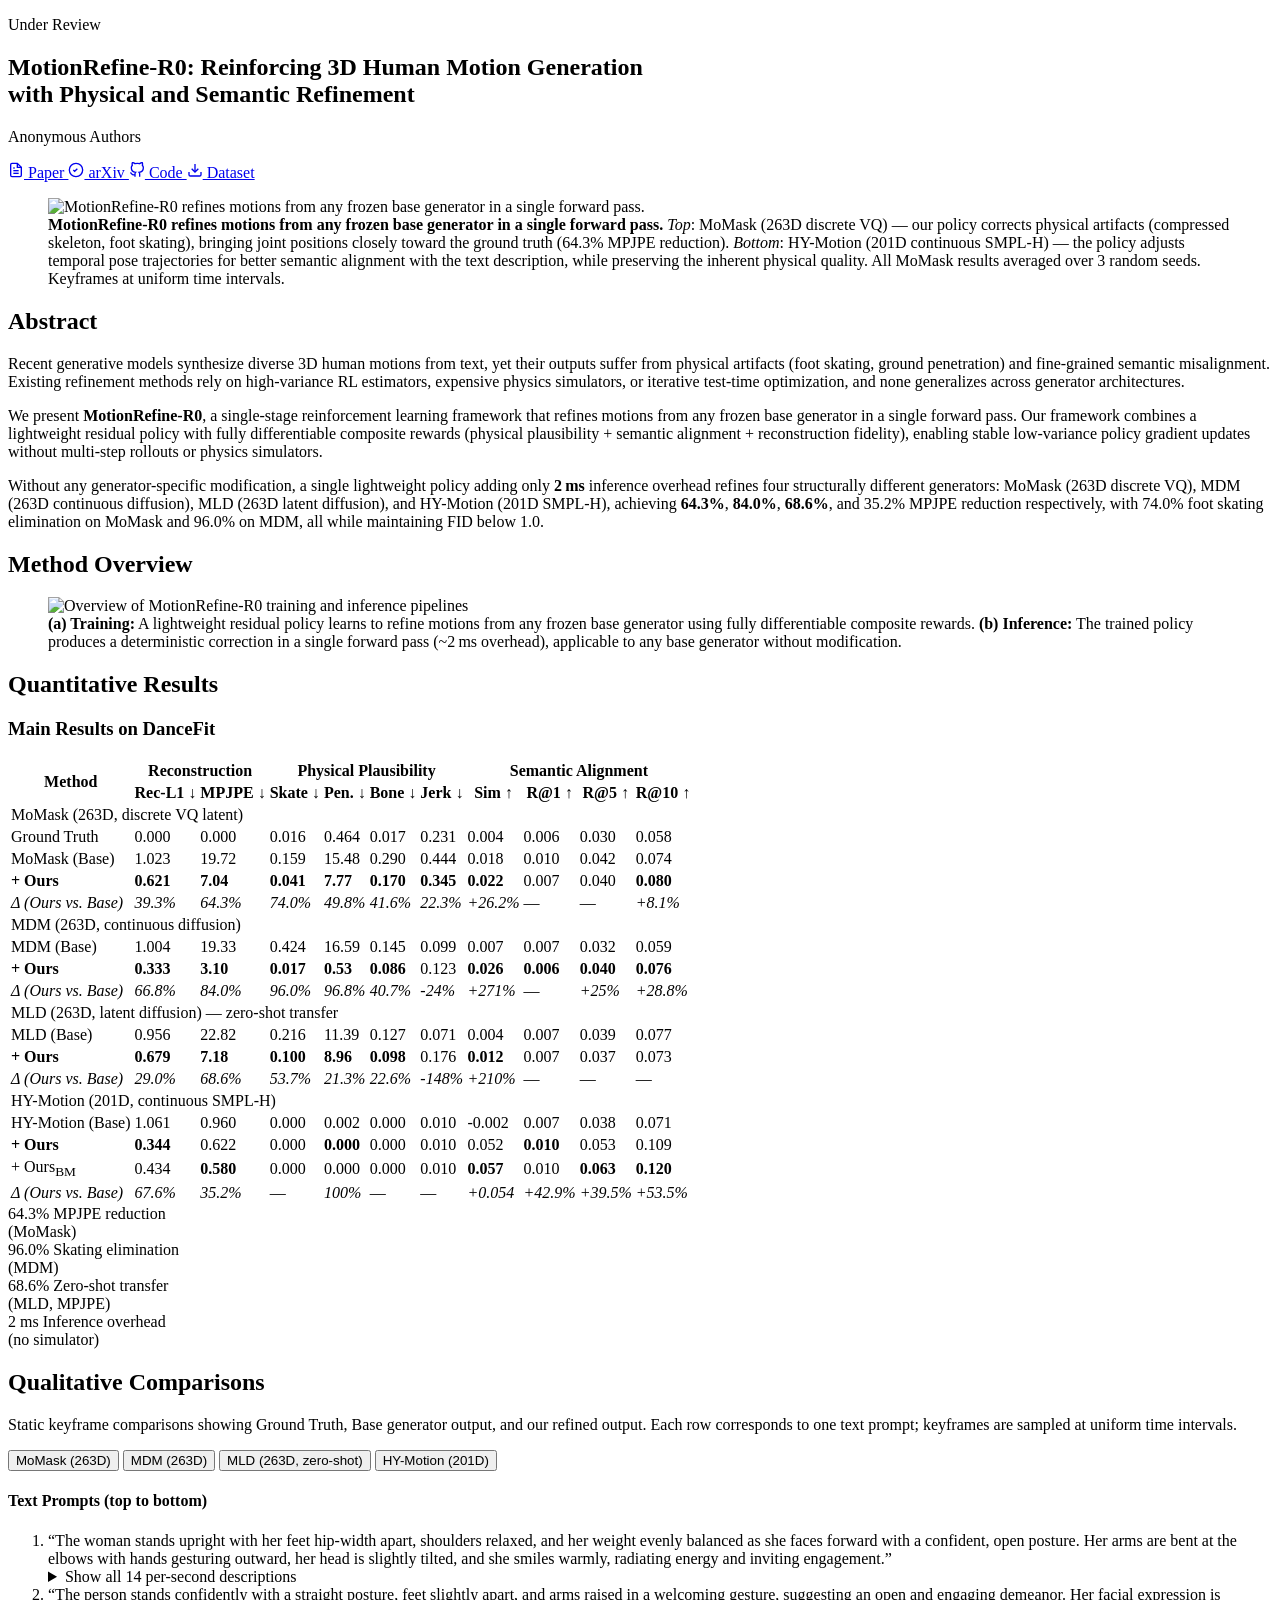
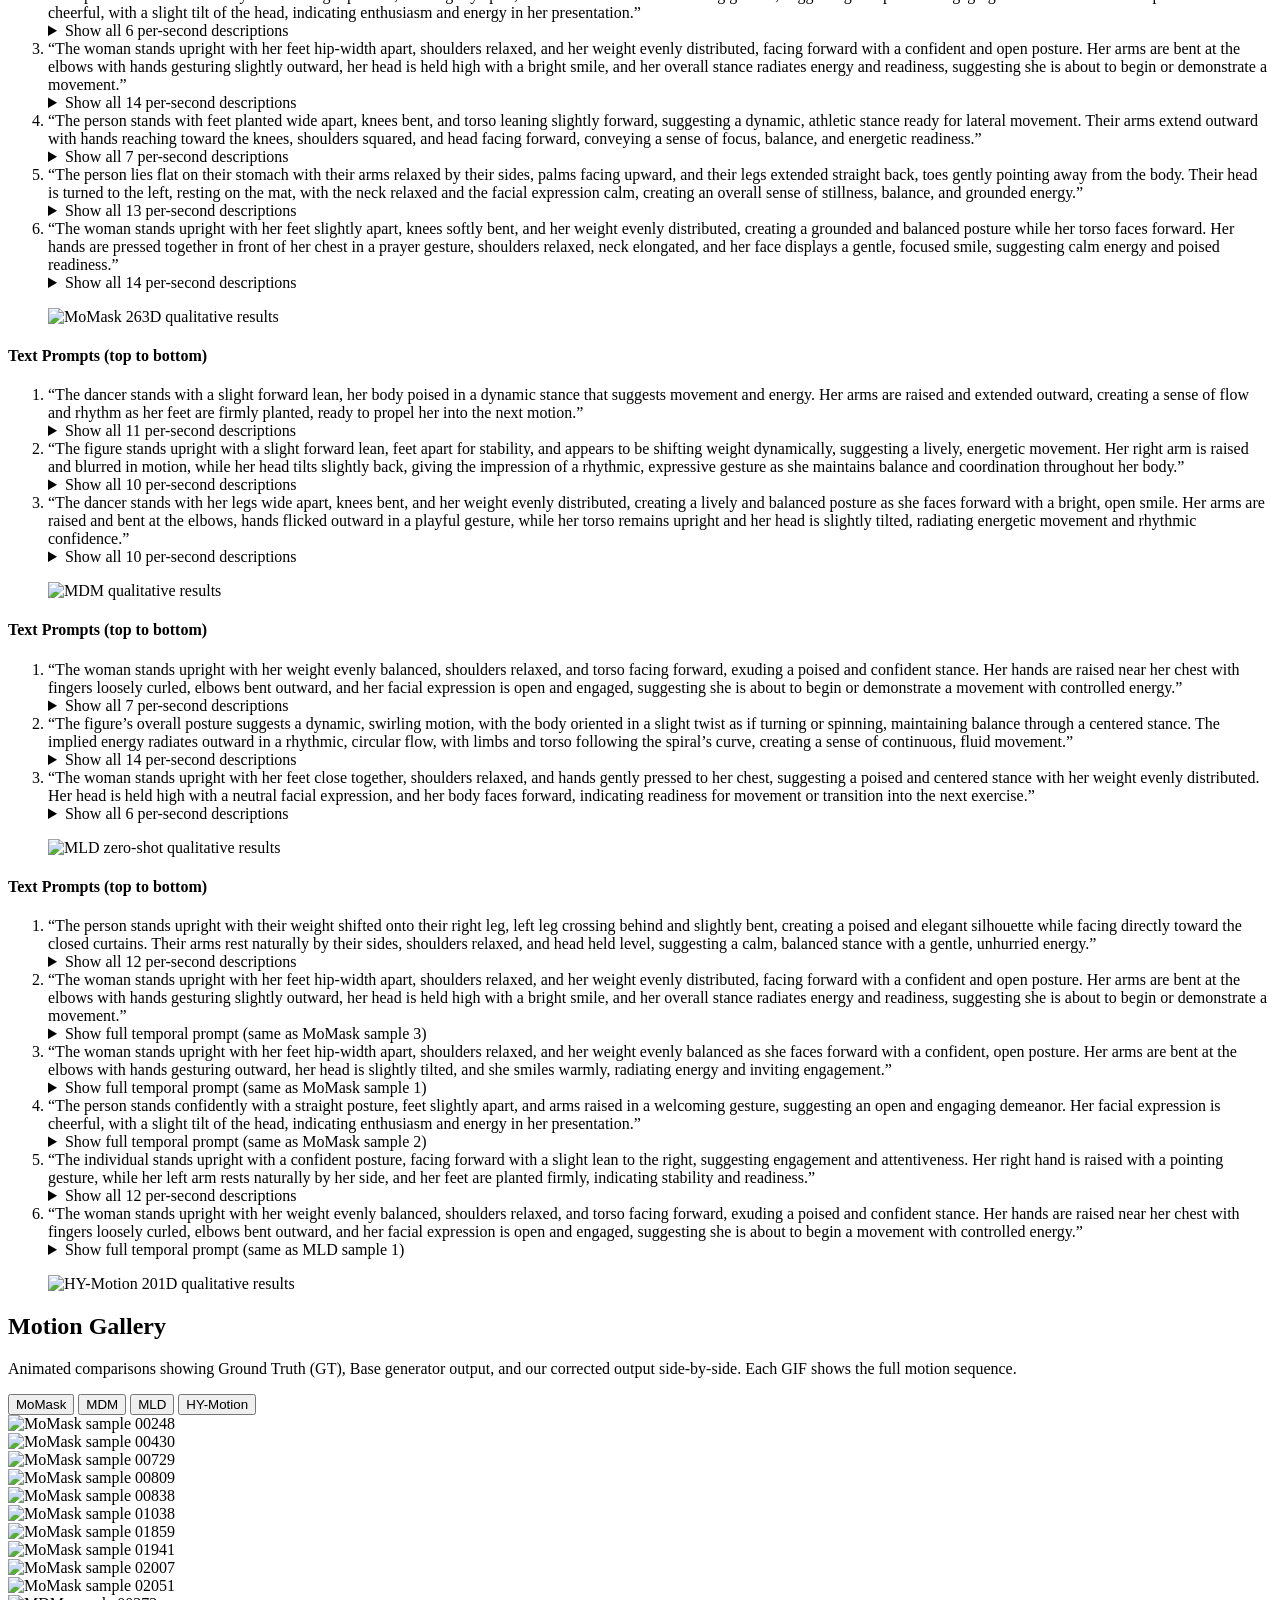
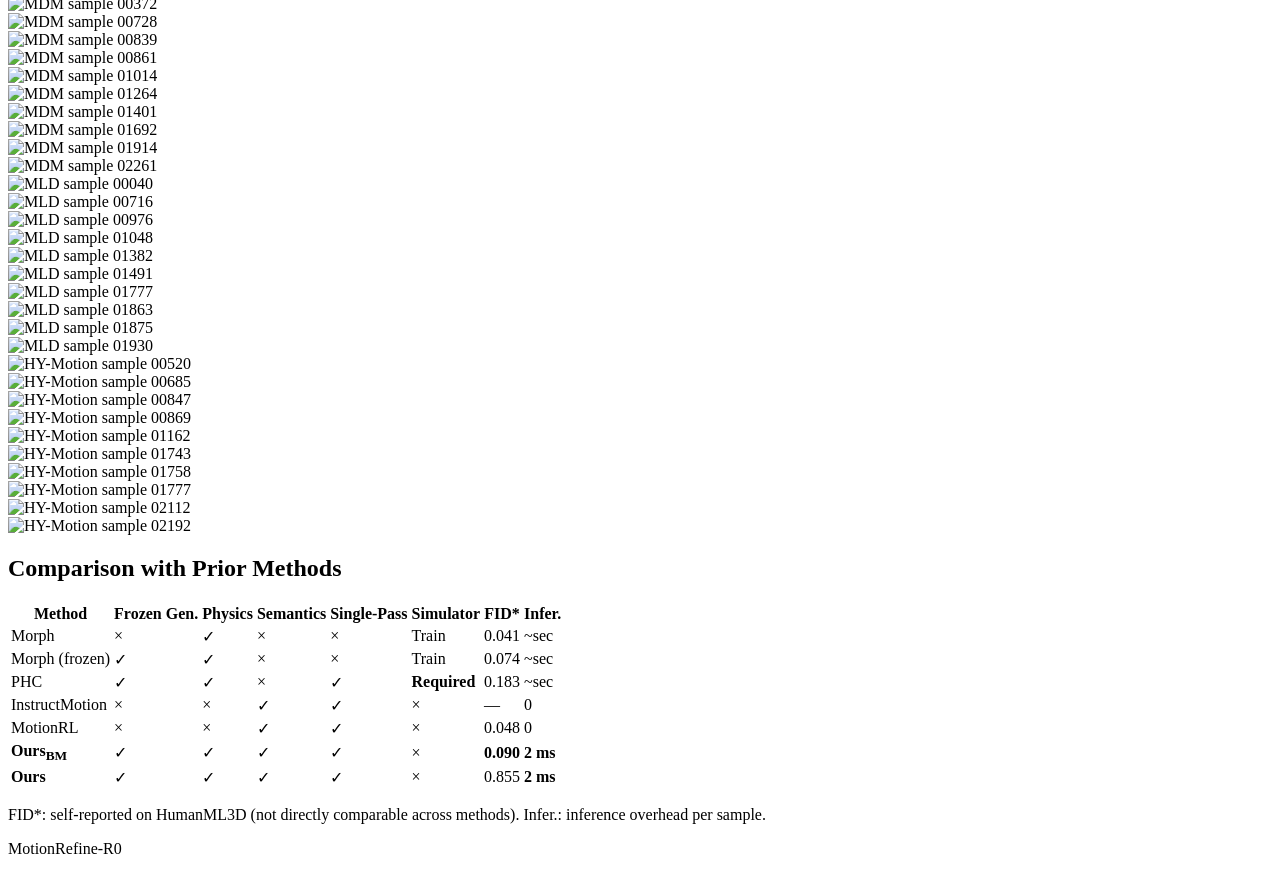
==== motionrefine-r0-website/index.html @ b2fdfd08 "update web" ====
<!DOCTYPE html>
<html lang="en">
<head>
  <meta charset="UTF-8">
  <meta name="viewport" content="width=device-width, initial-scale=1.0">
  <title>MotionRefine-R0: Reinforcing 3D Human Motion Generation with Physical and Semantic Refinement</title>
  <link rel="stylesheet" href="static/css/style.css">
  <link rel="preconnect" href="https://fonts.googleapis.com">
  <link rel="preconnect" href="https://fonts.gstatic.com" crossorigin>
  <link href="https://fonts.googleapis.com/css2?family=Inter:wght@300;400;500;600;700&family=JetBrains+Mono:wght@400;500&display=swap" rel="stylesheet">
  <script src="https://cdn.jsdelivr.net/npm/mathjax@3/es5/tex-mml-chtml.js" async></script>
</head>
<body>

<!-- ============ HERO ============ -->
<section id="hero">
  <div class="container">
    <p class="venue">Under Review</p>
    <h1 class="paper-title">MotionRefine-R0: Reinforcing 3D Human Motion Generation<br>with Physical and Semantic Refinement</h1>
    <p class="authors">Anonymous Authors</p>
    <div class="hero-links">
      <a href="#" class="btn btn-primary">
        <svg width="16" height="16" viewBox="0 0 24 24" fill="none" stroke="currentColor" stroke-width="2"><path d="M14 2H6a2 2 0 0 0-2 2v16a2 2 0 0 0 2 2h12a2 2 0 0 0 2-2V8z"/><polyline points="14 2 14 8 20 8"/><line x1="16" y1="13" x2="8" y2="13"/><line x1="16" y1="17" x2="8" y2="17"/><polyline points="10 9 9 9 8 9"/></svg>
        Paper
      </a>
      <a href="#" class="btn btn-outline">
        <svg width="16" height="16" viewBox="0 0 24 24" fill="none" stroke="currentColor" stroke-width="2"><circle cx="12" cy="12" r="10"/><path d="M8 12l2 2 4-4"/></svg>
        arXiv
      </a>
      <a href="#" class="btn btn-outline">
        <svg width="16" height="16" viewBox="0 0 24 24" fill="none" stroke="currentColor" stroke-width="2"><path d="M9 19c-5 1.5-5-2.5-7-3m14 6v-3.87a3.37 3.37 0 0 0-.94-2.61c3.14-.35 6.44-1.54 6.44-7A5.44 5.44 0 0 0 20 4.77 5.07 5.07 0 0 0 19.91 1S18.73.65 16 2.48a13.38 13.38 0 0 0-7 0C6.27.65 5.09 1 5.09 1A5.07 5.07 0 0 0 5 4.77a5.44 5.44 0 0 0-1.5 3.78c0 5.42 3.3 6.61 6.44 7A3.37 3.37 0 0 0 9 18.13V22"/></svg>
        Code
      </a>
      <a href="#" class="btn btn-outline">
        <svg width="16" height="16" viewBox="0 0 24 24" fill="none" stroke="currentColor" stroke-width="2"><path d="M21 15v4a2 2 0 0 1-2 2H5a2 2 0 0 1-2-2v-4"/><polyline points="7 10 12 15 17 10"/><line x1="12" y1="15" x2="12" y2="3"/></svg>
        Dataset
      </a>
    </div>
  </div>
</section>

<!-- ============ TEASER ============ -->
<section id="teaser">
  <div class="container">
    <figure class="teaser-figure">
      <img src="static/images/teaser.png" alt="MotionRefine-R0 refines motions from any frozen base generator in a single forward pass." loading="lazy">
      <figcaption>
        <strong>MotionRefine-R0 refines motions from any frozen base generator in a single forward pass.</strong>
        <em>Top</em>: MoMask (263D discrete VQ) &mdash; our policy corrects physical artifacts (compressed skeleton, foot skating), bringing joint positions closely toward the ground truth (64.3% MPJPE reduction).
        <em>Bottom</em>: HY-Motion (201D continuous SMPL-H) &mdash; the policy adjusts temporal pose trajectories for better semantic alignment with the text description, while preserving the inherent physical quality.
        All MoMask results averaged over 3 random seeds. Keyframes at uniform time intervals.
      </figcaption>
    </figure>
  </div>
</section>

<!-- ============ ABSTRACT ============ -->
<section id="abstract">
  <div class="container">
    <h2>Abstract</h2>
    <div class="abstract-text">
      <p>
        Recent generative models synthesize diverse 3D human motions from text, yet their outputs suffer from physical artifacts (foot skating, ground penetration) and fine-grained semantic misalignment.
        Existing refinement methods rely on high-variance RL estimators, expensive physics simulators, or iterative test-time optimization, and none generalizes across generator architectures.
      </p>
      <p>
        We present <strong>MotionRefine-R0</strong>, a single-stage reinforcement learning framework that refines motions from any frozen base generator in a single forward pass.
        Our framework combines a lightweight residual policy with fully differentiable composite rewards (physical plausibility + semantic alignment + reconstruction fidelity), enabling stable low-variance policy gradient updates without multi-step rollouts or physics simulators.
      </p>
      <p>
        Without any generator-specific modification, a single lightweight policy adding only <strong>2&thinsp;ms</strong> inference overhead refines four structurally different generators: MoMask (263D discrete VQ), MDM (263D continuous diffusion), MLD (263D latent diffusion), and HY-Motion (201D SMPL-H), achieving <strong>64.3%</strong>, <strong>84.0%</strong>, <strong>68.6%</strong>, and 35.2% MPJPE reduction respectively, with 74.0% foot skating elimination on MoMask and 96.0% on MDM, all while maintaining FID below 1.0.
      </p>
    </div>
  </div>
</section>

<!-- ============ METHOD ============ -->
<section id="method">
  <div class="container">
    <h2>Method Overview</h2>
    <figure class="pipeline-figure">
      <img src="static/images/figure.png" alt="Overview of MotionRefine-R0 training and inference pipelines" loading="lazy">
      <figcaption>
        <strong>(a) Training:</strong> A lightweight residual policy learns to refine motions from any frozen base generator using fully differentiable composite rewards.
        <strong>(b) Inference:</strong> The trained policy produces a deterministic correction in a single forward pass (~2&thinsp;ms overhead), applicable to any base generator without modification.
      </figcaption>
    </figure>
  </div>
</section>

<!-- ============ RESULTS ============ -->
<section id="results">
  <div class="container">
    <h2>Quantitative Results</h2>

    <h3>Main Results on DanceFit</h3>
    <div class="table-wrapper">
      <table class="results-table">
        <thead>
          <tr>
            <th rowspan="2">Method</th>
            <th colspan="2">Reconstruction</th>
            <th colspan="4">Physical Plausibility</th>
            <th colspan="4">Semantic Alignment</th>
          </tr>
          <tr>
            <th>Rec-L1 &darr;</th>
            <th>MPJPE &darr;</th>
            <th>Skate &darr;</th>
            <th>Pen. &darr;</th>
            <th>Bone &darr;</th>
            <th>Jerk &darr;</th>
            <th>Sim &uarr;</th>
            <th>R@1 &uarr;</th>
            <th>R@5 &uarr;</th>
            <th>R@10 &uarr;</th>
          </tr>
        </thead>
        <tbody>
          <!-- MoMask -->
          <tr class="generator-header"><td colspan="11">MoMask (263D, discrete VQ latent)</td></tr>
          <tr>
            <td>Ground Truth</td>
            <td>0.000</td><td>0.000</td><td>0.016</td><td>0.464</td><td>0.017</td><td>0.231</td><td>0.004</td><td>0.006</td><td>0.030</td><td>0.058</td>
          </tr>
          <tr>
            <td>MoMask (Base)</td>
            <td>1.023</td><td>19.72</td><td>0.159</td><td>15.48</td><td>0.290</td><td>0.444</td><td>0.018</td><td>0.010</td><td>0.042</td><td>0.074</td>
          </tr>
          <tr class="highlight-row">
            <td><strong>+ Ours</strong></td>
            <td><strong>0.621</strong></td><td><strong>7.04</strong></td><td><strong>0.041</strong></td><td><strong>7.77</strong></td><td><strong>0.170</strong></td><td><strong>0.345</strong></td><td><strong>0.022</strong></td><td>0.007</td><td>0.040</td><td><strong>0.080</strong></td>
          </tr>
          <tr class="delta-row">
            <td><em>&Delta; (Ours vs. Base)</em></td>
            <td><em>39.3%</em></td><td><em>64.3%</em></td><td><em>74.0%</em></td><td><em>49.8%</em></td><td><em>41.6%</em></td><td><em>22.3%</em></td><td><em>+26.2%</em></td><td>&mdash;</td><td>&mdash;</td><td><em>+8.1%</em></td>
          </tr>
          <!-- MDM -->
          <tr class="generator-header"><td colspan="11">MDM (263D, continuous diffusion)</td></tr>
          <tr>
            <td>MDM (Base)</td>
            <td>1.004</td><td>19.33</td><td>0.424</td><td>16.59</td><td>0.145</td><td>0.099</td><td>0.007</td><td>0.007</td><td>0.032</td><td>0.059</td>
          </tr>
          <tr class="highlight-row">
            <td><strong>+ Ours</strong></td>
            <td><strong>0.333</strong></td><td><strong>3.10</strong></td><td><strong>0.017</strong></td><td><strong>0.53</strong></td><td><strong>0.086</strong></td><td>0.123</td><td><strong>0.026</strong></td><td><strong>0.006</strong></td><td><strong>0.040</strong></td><td><strong>0.076</strong></td>
          </tr>
          <tr class="delta-row">
            <td><em>&Delta; (Ours vs. Base)</em></td>
            <td><em>66.8%</em></td><td><em>84.0%</em></td><td><em>96.0%</em></td><td><em>96.8%</em></td><td><em>40.7%</em></td><td><em>-24%</em></td><td><em>+271%</em></td><td>&mdash;</td><td><em>+25%</em></td><td><em>+28.8%</em></td>
          </tr>
          <!-- MLD -->
          <tr class="generator-header"><td colspan="11">MLD (263D, latent diffusion) &mdash; zero-shot transfer</td></tr>
          <tr>
            <td>MLD (Base)</td>
            <td>0.956</td><td>22.82</td><td>0.216</td><td>11.39</td><td>0.127</td><td>0.071</td><td>0.004</td><td>0.007</td><td>0.039</td><td>0.077</td>
          </tr>
          <tr class="highlight-row">
            <td><strong>+ Ours</strong></td>
            <td><strong>0.679</strong></td><td><strong>7.18</strong></td><td><strong>0.100</strong></td><td><strong>8.96</strong></td><td><strong>0.098</strong></td><td>0.176</td><td><strong>0.012</strong></td><td>0.007</td><td>0.037</td><td>0.073</td>
          </tr>
          <tr class="delta-row">
            <td><em>&Delta; (Ours vs. Base)</em></td>
            <td><em>29.0%</em></td><td><em>68.6%</em></td><td><em>53.7%</em></td><td><em>21.3%</em></td><td><em>22.6%</em></td><td><em>-148%</em></td><td><em>+210%</em></td><td>&mdash;</td><td>&mdash;</td><td>&mdash;</td>
          </tr>
          <!-- HY-Motion -->
          <tr class="generator-header"><td colspan="11">HY-Motion (201D, continuous SMPL-H)</td></tr>
          <tr>
            <td>HY-Motion (Base)</td>
            <td>1.061</td><td>0.960</td><td>0.000</td><td>0.002</td><td>0.000</td><td>0.010</td><td>-0.002</td><td>0.007</td><td>0.038</td><td>0.071</td>
          </tr>
          <tr class="highlight-row">
            <td><strong>+ Ours</strong></td>
            <td><strong>0.344</strong></td><td>0.622</td><td>0.000</td><td><strong>0.000</strong></td><td>0.000</td><td>0.010</td><td>0.052</td><td><strong>0.010</strong></td><td>0.053</td><td>0.109</td>
          </tr>
          <tr>
            <td>+ Ours<sub>BM</sub></td>
            <td>0.434</td><td><strong>0.580</strong></td><td>0.000</td><td>0.000</td><td>0.000</td><td>0.010</td><td><strong>0.057</strong></td><td>0.010</td><td><strong>0.063</strong></td><td><strong>0.120</strong></td>
          </tr>
          <tr class="delta-row">
            <td><em>&Delta; (Ours vs. Base)</em></td>
            <td><em>67.6%</em></td><td><em>35.2%</em></td><td>&mdash;</td><td><em>100%</em></td><td>&mdash;</td><td>&mdash;</td><td><em>+0.054</em></td><td><em>+42.9%</em></td><td><em>+39.5%</em></td><td><em>+53.5%</em></td>
          </tr>
        </tbody>
      </table>
    </div>

    <div class="results-highlights">
      <div class="highlight-card">
        <span class="highlight-number">64.3%</span>
        <span class="highlight-label">MPJPE reduction<br>(MoMask)</span>
      </div>
      <div class="highlight-card">
        <span class="highlight-number">96.0%</span>
        <span class="highlight-label">Skating elimination<br>(MDM)</span>
      </div>
      <div class="highlight-card">
        <span class="highlight-number">68.6%</span>
        <span class="highlight-label">Zero-shot transfer<br>(MLD, MPJPE)</span>
      </div>
      <div class="highlight-card">
        <span class="highlight-number">2 ms</span>
        <span class="highlight-label">Inference overhead<br>(no simulator)</span>
      </div>
    </div>
  </div>
</section>

<!-- ============ QUALITATIVE ============ -->
<section id="qualitative">
  <div class="container">
    <h2>Qualitative Comparisons</h2>
    <p class="section-desc">Static keyframe comparisons showing Ground Truth, Base generator output, and our refined output. Each row corresponds to one text prompt; keyframes are sampled at uniform time intervals.</p>

    <div class="tabs" data-tab-group="qualitative">
      <button class="tab-btn active" data-tab="momask-263d">MoMask (263D)</button>
      <button class="tab-btn" data-tab="mdm">MDM (263D)</button>
      <button class="tab-btn" data-tab="mld">MLD (263D, zero-shot)</button>
      <button class="tab-btn" data-tab="hymotion-201d">HY-Motion (201D)</button>
    </div>

    <div class="tab-panels" data-tab-group="qualitative">
      <div class="tab-panel active" data-panel="momask-263d">
        <div class="prompt-list">
          <h4>Text Prompts (top to bottom)</h4>
          <ol>
            <li>
              <div class="prompt-head">&ldquo;The woman stands upright with her feet hip-width apart, shoulders relaxed, and her weight evenly balanced as she faces forward with a confident, open posture. Her arms are bent at the elbows with hands gesturing outward, her head is slightly tilted, and she smiles warmly, radiating energy and inviting engagement.&rdquo;</div>
              <details class="prompt-expand"><summary>Show all 14 per-second descriptions</summary><div class="prompt-seconds">
                <p><span class="sec-label">t=1s</span> The woman stands upright with her feet planted firmly on the ground, shoulders relaxed and squared, and her weight evenly distributed, giving her a balanced and confident posture. Her hands are clasped together at chest height, elbows bent and close to her body, while her head is slightly tilted forward and she smiles gently, radiating calm energy and poised readiness.</p>
                <p><span class="sec-label">t=2s</span> The woman stands upright with her weight evenly distributed, shoulders relaxed, and her torso facing forward, exuding a calm and confident presence. Her hands are gently clasped at chest level, elbows bent close to her body, while her feet are placed hip-width apart, giving her a balanced and composed stance.</p>
                <p><span class="sec-label">t=3s</span> The woman stands upright with her weight evenly distributed, shoulders relaxed, and her torso facing forward, exuding a sense of calm readiness and balance. Her hands are gently clasped at her midsection, elbows bent and close to her body, while her feet are planted hip-width apart, giving her a poised and inviting presence.</p>
                <p><span class="sec-label">t=4s</span> The woman stands upright with her weight evenly distributed, shoulders relaxed, and her torso facing forward, exuding a sense of calm balance and confidence. Her hands are gently clasped at her waist, elbows bent, while her feet are planted hip-width apart, and her facial expression is open and inviting, suggesting a poised and welcoming energy.</p>
                <p><span class="sec-label">t=5s</span> The woman stands upright with her weight evenly distributed, shoulders relaxed, and her torso facing forward, exuding a confident and open posture. Her right arm is bent at the elbow with her hand forming a thumbs-up gesture near her chest, while her left arm hangs naturally by her side, and her facial expression is friendly and engaged, suggesting a welcoming and positive energy.</p>
                <p><span class="sec-label">t=6s</span> The woman stands upright with her weight evenly distributed, her torso facing forward and her posture confident, while her head is slightly tilted and her facial expression is open and engaging, with her neck elongated. Her right arm is bent at the elbow with her hand raised in a gentle pointing gesture, her left arm relaxed by her side, and her feet are planted firmly on the ground, giving her a balanced, energetic stance that conveys readiness and enthusiasm.</p>
                <p><span class="sec-label">t=7s</span> The woman stands upright with her weight evenly distributed, shoulders relaxed, and torso facing forward, exuding a confident and balanced posture. Her right arm is bent at the elbow with her hand raised in a gentle thumbs-up gesture, while her left arm rests naturally by her side, and her facial expression is open and engaging, suggesting a welcoming and energetic presence.</p>
                <p><span class="sec-label">t=8s</span> The woman stands upright with her weight evenly distributed, her torso facing forward and her posture confident, while her head is slightly tilted and her facial expression is focused and engaged. Her right hand is raised with fingers forming a gesture near her chest, her left arm relaxed by her side, and her legs are straight with feet planted firmly, giving her stance a sense of stability and poised energy.</p>
                <p><span class="sec-label">t=9s</span> The woman stands upright with her weight evenly distributed, her torso facing forward and her posture relaxed yet attentive, while her head is slightly tilted and her facial expression is calm and engaged, with her neck elongated. Her right arm is bent at the elbow with her hand gesturing upward in a gentle, open motion, while her left arm rests by her side, her hips and feet remain parallel and grounded, and her overall stance conveys a poised, steady energy with a subtle sense of invitation and rhythm.</p>
                <p><span class="sec-label">t=10s</span> The woman stands upright with her weight evenly distributed, shoulders relaxed, and her torso facing forward, while her head is slightly tilted and her facial expression is open and engaged, suggesting attentiveness and confidence. Her hands are gently clasped at her waist, elbows bent close to her body, and her feet are planted hip-width apart, conveying a sense of stability, calm energy, and poised readiness.</p>
                <p><span class="sec-label">t=11s</span> The woman stands upright with her feet hip-width apart, shoulders relaxed, and her weight evenly distributed, suggesting a poised and balanced stance. Her hands are gently clasped at her midsection, elbows bent, while her head is held high with a calm, focused facial expression, indicating a composed and attentive energy.</p>
                <p><span class="sec-label">t=12s</span> The woman stands upright with her weight evenly distributed, shoulders relaxed, and her torso facing forward, exuding a sense of poised balance and calm confidence. Her hands are gently clasped at her midsection, elbows bent close to her body, while her head is slightly tilted and she smiles warmly, radiating approachable energy and steady composure.</p>
                <p><span class="sec-label">t=13s</span> The woman stands upright with her weight evenly balanced, shoulders relaxed, and torso facing forward, while her head is slightly tilted and her facial expression is open and engaging, suggesting attentiveness and confidence. Her arms are bent at the elbows with both hands raised in front of her chest, palms facing inward and fingers loosely extended, while her feet are planted hip-width apart, giving her a poised and energetic stance that conveys readiness and enthusiasm.</p>
              </div></details>
            </li>
            <li>
              <div class="prompt-head">&ldquo;The person stands confidently with a straight posture, feet slightly apart, and arms raised in a welcoming gesture, suggesting an open and engaging demeanor. Her facial expression is cheerful, with a slight tilt of the head, indicating enthusiasm and energy in her presentation.&rdquo;</div>
              <details class="prompt-expand"><summary>Show all 6 per-second descriptions</summary><div class="prompt-seconds">
                <p><span class="sec-label">t=1s</span> The individual stands upright with a centered posture, feet firmly planted on the ground, and hands clasped together in front of the chest, suggesting a calm and composed stance. Her head is slightly tilted forward with a gentle smile, indicating a relaxed and confident demeanor.</p>
                <p><span class="sec-label">t=2s</span> The individual stands upright with a centered posture, feet firmly planted, and hands clasped in front, suggesting a calm and composed demeanor. Her head is slightly tilted forward, with a focused expression, indicating attentiveness and readiness for action.</p>
                <p><span class="sec-label">t=3s</span> The individual stands confidently with a slight forward lean, suggesting an eagerness to engage with the audience. Her arms are raised in an inviting gesture, while her facial expression radiates enthusiasm, creating a dynamic and energetic presence.</p>
                <p><span class="sec-label">t=4s</span> The individual stands upright with a confident posture, feet firmly planted, and shoulders relaxed, suggesting a stable and balanced stance. Her hands are gently clasped in front of her, with a slight forward tilt of the head and a warm smile, conveying an inviting and engaging presence.</p>
                <p><span class="sec-label">t=5s</span> The individual stands confidently with a straight posture, feet firmly planted, and a slight forward lean, suggesting readiness and engagement. Her right hand is raised with a thumbs-up gesture, while her left arm rests naturally by her side, conveying a sense of approval and encouragement.</p>
              </div></details>
            </li>
            <li>
              <div class="prompt-head">&ldquo;The woman stands upright with her feet hip-width apart, shoulders relaxed, and her weight evenly distributed, facing forward with a confident and open posture. Her arms are bent at the elbows with hands gesturing slightly outward, her head is held high with a bright smile, and her overall stance radiates energy and readiness, suggesting she is about to begin or demonstrate a movement.&rdquo;</div>
              <details class="prompt-expand"><summary>Show all 14 per-second descriptions</summary><div class="prompt-seconds">
                <p><span class="sec-label">t=1s</span> The woman stands upright with her feet planted firmly on the ground, her weight evenly distributed and her body facing forward in a balanced, confident stance. Her hands are clasped together at chest height, shoulders relaxed, and her head is slightly tilted with a gentle smile, conveying a calm and welcoming energy.</p>
                <p><span class="sec-label">t=2s</span> The woman stands upright with her feet close together, shoulders relaxed, and her weight evenly balanced, facing forward with a confident and open posture. Her hands are gently clasped at chest level, elbows bent and close to her body, while her head is held high with a slight smile, projecting calm energy and poised attentiveness.</p>
                <p><span class="sec-label">t=3s&ndash;4s</span> The woman stands upright with her weight evenly distributed, shoulders relaxed, and her torso facing forward, exuding a confident and welcoming presence. Her hands are gently clasped at her midsection or waist, elbows bent, while her feet are planted hip-width apart, giving her a balanced and approachable stance.</p>
                <p><span class="sec-label">t=5s&ndash;8s</span> The woman stands upright with her weight evenly distributed, her torso facing forward and her posture confident. She transitions through gestures &mdash; a thumbs-up, a gentle pointing motion, a pinching gesture &mdash; while her left arm rests naturally by her side. Her feet remain planted firmly for stability and poised energy.</p>
                <p><span class="sec-label">t=9s&ndash;13s</span> The woman maintains her upright stance with arms transitioning to clasped hands at waist/chest level, then to both hands raised at chest level with palms inward and fingers loosely extended, conveying readiness and a welcoming stance throughout.</p>
              </div></details>
            </li>
            <li>
              <div class="prompt-head">&ldquo;The person stands with feet planted wide apart, knees bent, and torso leaning slightly forward, suggesting a dynamic, athletic stance ready for lateral movement. Their arms extend outward with hands reaching toward the knees, shoulders squared, and head facing forward, conveying a sense of focus, balance, and energetic readiness.&rdquo;</div>
              <details class="prompt-expand"><summary>Show all 7 per-second descriptions</summary><div class="prompt-seconds">
                <p><span class="sec-label">t=1s</span> The person stands with feet wide apart, knees bent, and leans forward at the hips, creating a dynamic, athletic posture that suggests readiness for movement. Their arms extend downward, hands reaching toward the floor, while the torso tilts forward and the head faces down, conveying a sense of focused energy and controlled balance.</p>
                <p><span class="sec-label">t=2s</span> The figure stands upright with a slight forward lean, maintaining a strong, balanced stance as the torso twists gently to one side, suggesting dynamic engagement and readiness for movement. The left arm is bent and raised with a dumbbell near the shoulder, while the right arm extends downward.</p>
                <p><span class="sec-label">t=3s</span> The person stands tall with their weight shifted slightly to one leg, torso upright and facing forward, while their left arm is extended straight overhead holding a dumbbell, creating a sense of upward reach and dynamic energy.</p>
                <p><span class="sec-label">t=4s</span> The figure stands upright with a confident posture, weight balanced evenly on both feet. The right arm is bent with the hand holding a dumbbell near the shoulder, the left arm rests on the hip, shoulders squared, conveying a poised and energetic stance ready for movement.</p>
                <p><span class="sec-label">t=5s</span> The figure stands with feet planted wide apart, knees slightly bent, and torso leaning subtly forward, creating a dynamic and balanced posture. Both arms are bent at the elbows with hands positioned near the hips.</p>
                <p><span class="sec-label">t=6s</span> The figure stands with feet wide apart, knees bent, and leans deeply to one side, creating a dynamic diagonal line from the shoulders down to the opposite foot while gripping a weight in one hand.</p>
              </div></details>
            </li>
            <li>
              <div class="prompt-head">&ldquo;The person lies flat on their stomach with their arms relaxed by their sides, palms facing upward, and their legs extended straight back, toes gently pointing away from the body. Their head is turned to the left, resting on the mat, with the neck relaxed and the facial expression calm, creating an overall sense of stillness, balance, and grounded energy.&rdquo;</div>
              <details class="prompt-expand"><summary>Show all 13 per-second descriptions</summary><div class="prompt-seconds">
                <p><span class="sec-label">t=1s&ndash;4s</span> The person lies face down on the mat with body fully extended, arms relaxed at sides, palms facing upward, head gently turned to one side. The posture transitions subtly &mdash; the cheek rests on the mat, creating a sense of stillness and grounded energy with minimal movement.</p>
                <p><span class="sec-label">t=5s&ndash;6s</span> The woman lies prone with her body elongated, legs extended straight back. Her torso is slightly lifted as elbows are bent tightly at her sides, palms pressing into the mat, creating a gentle arch in her upper back (Cobra-like preparation).</p>
                <p><span class="sec-label">t=7s</span> The woman&rsquo;s body forms a straight line from shoulders to knees, with arms extended and hands pressed firmly into the mat in a modified plank position. Her hips are slightly lowered and knees hover just above the mat.</p>
                <p><span class="sec-label">t=8s&ndash;10s</span> The person transitions to all fours &mdash; knees beneath hips, arms extended forward, back slightly rounded. The right knee lifts and moves inward, suggesting a controlled, flowing motion with gentle energy and rhythmic coordination.</p>
                <p><span class="sec-label">t=11s&ndash;12s</span> The person moves through tabletop and extended child&rsquo;s pose: hips resting back toward heels, torso extended forward, arms reaching out with palms pressing into the mat. The head is lowered between the arms, neck relaxed, suggesting calm, grounded energy with a sense of lengthening and release.</p>
              </div></details>
            </li>
            <li>
              <div class="prompt-head">&ldquo;The woman stands upright with her feet slightly apart, knees softly bent, and her weight evenly distributed, creating a grounded and balanced posture while her torso faces forward. Her hands are pressed together in front of her chest in a prayer gesture, shoulders relaxed, neck elongated, and her face displays a gentle, focused smile, suggesting calm energy and poised readiness.&rdquo;</div>
              <details class="prompt-expand"><summary>Show all 14 per-second descriptions</summary><div class="prompt-seconds">
                <p><span class="sec-label">t=1s&ndash;4s</span> The woman stands upright with feet planted firmly, weight evenly distributed, prayer-like hands clasped at chest height. She transitions through subtle expressions &mdash; bright smiles, calm composure &mdash; while maintaining poised readiness and balanced energy.</p>
                <p><span class="sec-label">t=5s&ndash;8s</span> Hands move from clasped at midsection to gently at chest level, elbows bent. Head tilts slightly, facial expressions shift between focused engagement and friendly openness, maintaining a calm, balanced stance throughout.</p>
                <p><span class="sec-label">t=9s&ndash;10s</span> Arms transition: elbows bent, hands lifted near shoulder height, fingers relaxed. Head tilts slightly back with an open, inviting expression. The stance radiates energetic anticipation and rhythmic motion, suggesting she is about to begin dynamic movement.</p>
                <p><span class="sec-label">t=11s&ndash;13s</span> The woman maintains her upright, balanced stance with knees slightly bent and weight distributed evenly. Her arms raise with elbows bent and hands open at chest level, fingers spread, conveying a lively, engaged energy as she prepares to transition into movement. Head slightly tilted back with a broad smile, fists playfully clenched, suggesting rhythmic enthusiasm.</p>
              </div></details>
            </li>
          </ol>
        </div>
        <figure>
          <img src="static/images/qualitative_263d.png" alt="MoMask 263D qualitative results" loading="lazy">
        </figure>
      </div>
      <div class="tab-panel" data-panel="mdm">
        <div class="prompt-list">
          <h4>Text Prompts (top to bottom)</h4>
          <ol>
            <li>
              <div class="prompt-head">&ldquo;The dancer stands with a slight forward lean, her body poised in a dynamic stance that suggests movement and energy. Her arms are raised and extended outward, creating a sense of flow and rhythm as her feet are firmly planted, ready to propel her into the next motion.&rdquo;</div>
              <details class="prompt-expand"><summary>Show all 11 per-second descriptions</summary><div class="prompt-seconds">
                <p><span class="sec-label">t=1s</span> The dancer stands with a confident posture, slightly leaning to one side, which creates a dynamic balance that suggests movement and energy. Her head is tilted slightly, with an expressive facial expression that conveys emotion, while her arms are positioned in a way that enhances the sense of rhythm and flow in her stance.</p>
                <p><span class="sec-label">t=2s</span> The dancer&rsquo;s posture is dynamic, with a slight lean to the left that suggests a powerful twist in the upper body, while the right arm is raised, creating a sense of upward motion. Her legs are positioned wide apart, with the left foot forward, indicating a strong foundation.</p>
                <p><span class="sec-label">t=3s</span> The dancer stands confidently with a slight lean to the left, her body poised in a dynamic yet relaxed posture that suggests a playful energy. Her right arm is raised in an expressive gesture while her left hand rests on her hip.</p>
                <p><span class="sec-label">t=4s</span> The dancer leans slightly forward, her body poised in a dynamic twist that suggests a playful energy as she engages with the space around her. Her left arm extends outward while her right hand rests on her hip.</p>
                <p><span class="sec-label">t=5s</span> The figure stands confidently with a slight lean to the left, exuding a sense of playful energy as she points towards the viewer with a bright smile. Her right foot is firmly planted while her left leg is slightly bent, creating a dynamic balance.</p>
                <p><span class="sec-label">t=6s&ndash;7s</span> The dancer&rsquo;s body leans slightly to the left, creating dynamic tension. Arms extend outward or gesture playfully near her face, emphasizing flow and rhythm while legs remain firmly planted.</p>
                <p><span class="sec-label">t=8s</span> The figure stands confidently with a slight lean to one side, exuding poise and balance. Her head is tilted slightly, showcasing a playful expression, while her arms are positioned gracefully, enhancing the fluidity of her stance.</p>
                <p><span class="sec-label">t=9s</span> The dancer&rsquo;s posture is dynamic, with a slight forward lean that suggests an energetic upward motion, while her arms are raised near her face, conveying excitement. Her feet are firmly planted, with a slight bend in her knees.</p>
                <p><span class="sec-label">t=10s</span> The dancer stands with a confident posture, slightly leaning forward as her left arm is raised and her right arm is bent at the elbow, creating a dynamic contrast. Her legs are positioned with the left foot forward, suggesting a playful energy as she shifts her weight.</p>
              </div></details>
            </li>
            <li>
              <div class="prompt-head">&ldquo;The figure stands upright with a slight forward lean, feet apart for stability, and appears to be shifting weight dynamically, suggesting a lively, energetic movement. Her right arm is raised and blurred in motion, while her head tilts slightly back, giving the impression of a rhythmic, expressive gesture as she maintains balance and coordination throughout her body.&rdquo;</div>
              <details class="prompt-expand"><summary>Show all 10 per-second descriptions</summary><div class="prompt-seconds">
                <p><span class="sec-label">t=1s</span> The figure stands upright with a slight forward lean, feet close together, and knees bent, suggesting a springy, energetic jump or bounce, while the torso twists subtly to the left. The head tilts back with hair flying upward, the right arm bends and lifts toward the head, and the left arm swings outward.</p>
                <p><span class="sec-label">t=2s</span> The figure stands upright with a slight forward lean, feet planted apart for stability, and her body angled slightly to the right. Her arms are raised and hands are clapped together in front of her face, with her head tilted slightly forward and hair swinging outward, conveying a burst of energetic motion.</p>
                <p><span class="sec-label">t=3s</span> The dancer stands upright with her weight shifted slightly to one side, her torso angled forward and her head turned to follow the sweeping motion of her arms, which are extended outward in a dynamic, mid-swing gesture.</p>
                <p><span class="sec-label">t=4s</span> The dancer&rsquo;s overall posture is lively and dynamic, with her torso leaning forward and her knees bent, creating a playful, bouncing stance that suggests she is in mid-motion, shifting her weight from side to side while maintaining balance.</p>
                <p><span class="sec-label">t=5s&ndash;6s</span> Both dancers stand upright with torsos slightly angled and weight balanced on one leg, while the other leg kicks outward in a lively motion, creating dynamic rhythm. Their arms swing outward with bent elbows, shoulders relaxed.</p>
                <p><span class="sec-label">t=7s</span> Both dancers lean slightly to their left with knees bent, feet apart, and torsos angled, creating a playful, off-balance stance that suggests a swaying motion. Their arms cross in front of their bodies at chest height.</p>
                <p><span class="sec-label">t=8s</span> Both dancers are standing on their left legs with their right legs bent backward at the knee, creating a lively, dynamic posture as their torsos lean slightly forward. Their right arms are extended outward while their left arms are bent.</p>
                <p><span class="sec-label">t=9s</span> Both dancers stand with torsos upright and slightly angled, weight shifted onto one leg. Their arms are bent and hands gesture outward at hip level, suggesting a moment of energetic transition and rhythmic movement to the side.</p>
              </div></details>
            </li>
            <li>
              <div class="prompt-head">&ldquo;The dancer stands with her legs wide apart, knees bent, and her weight evenly distributed, creating a lively and balanced posture as she faces forward with a bright, open smile. Her arms are raised and bent at the elbows, hands flicked outward in a playful gesture, while her torso remains upright and her head is slightly tilted, radiating energetic movement and rhythmic confidence.&rdquo;</div>
              <details class="prompt-expand"><summary>Show all 10 per-second descriptions</summary><div class="prompt-seconds">
                <p><span class="sec-label">t=1s</span> The dancer stands with her weight shifted slightly to one side, knees bent, and feet apart, creating a lively and balanced stance. Her right arm is raised with a pointed finger while her left hand rests on her hip, her head tilted slightly to the left, suggesting a playful and rhythmic motion to the right.</p>
                <p><span class="sec-label">t=2s</span> The dancer stands with her body leaning slightly to her left, knees bent, and feet apart for a playful, grounded stance, while her torso twists gently to the right, creating a dynamic sense of movement. Her left hand rests on her hip and her right arm bends upward with a cheerful gesture.</p>
                <p><span class="sec-label">t=3s</span> The person stands upright with a slight forward lean, her weight shifted onto her right leg while her left leg is lifted and bent, suggesting she is in mid-step. Her arms are raised in front of her with relaxed hands, giving the impression of a light, energetic motion.</p>
                <p><span class="sec-label">t=4s&ndash;5s</span> The dancer stands with weight shifted, torso angled gently, and head tilted with a lively expression. Her arms swing outward in dynamic motion, maintaining rhythmic energy as she creates a sense of continuous side-to-side movement.</p>
                <p><span class="sec-label">t=6s&ndash;7s</span> The dancer shifts weight to her left leg, leaning slightly while her right hip juts outward, creating a dynamic S-curve. Her right arm is bent and raised with a playful gesture near her head, suggesting bursts of energetic movement.</p>
                <p><span class="sec-label">t=8s</span> The dancer stands upright with weight evenly distributed, feet hip-width apart, arms relaxed at sides with hands slightly lifted. Her gentle, confident expression suggests calm yet energetic anticipation for the next movement.</p>
                <p><span class="sec-label">t=9s</span> The dancer stands with her knees bent and feet wide apart, leaning slightly to her left while maintaining a grounded, energetic stance that suggests a playful bounce. Her arms are crossed in front of her chest with hands open, shoulders lifted, and her head tilted to the right with a bright, expressive smile.</p>
              </div></details>
            </li>
          </ol>
        </div>
        <figure>
          <img src="static/images/qualitative_mdm.png" alt="MDM qualitative results" loading="lazy">
        </figure>
      </div>
      <div class="tab-panel" data-panel="mld">
        <div class="prompt-list">
          <h4>Text Prompts (top to bottom)</h4>
          <ol>
            <li>
              <div class="prompt-head">&ldquo;The woman stands upright with her weight evenly balanced, shoulders relaxed, and torso facing forward, exuding a poised and confident stance. Her hands are raised near her chest with fingers loosely curled, elbows bent outward, and her facial expression is open and engaged, suggesting she is about to begin or demonstrate a movement with controlled energy.&rdquo;</div>
              <details class="prompt-expand"><summary>Show all 7 per-second descriptions</summary><div class="prompt-seconds">
                <p><span class="sec-label">t=1s</span> The woman stands upright with her weight evenly distributed, her torso facing forward and her posture open and balanced, while her head is slightly tilted and she smiles brightly, suggesting a welcoming and energetic demeanor. Her arms are raised with both hands mid-clap, shoulders relaxed, and her legs are set hip-width apart with feet firmly planted, conveying a sense of lively motion and rhythmic enthusiasm.</p>
                <p><span class="sec-label">t=2s</span> The woman stands upright with her weight evenly distributed, shoulders relaxed, and her torso facing forward, exuding a sense of balance and calm energy. Her hands are clasped together at chest height, elbows bent and close to her body, while her feet are planted hip-width apart, giving her a poised and approachable stance.</p>
                <p><span class="sec-label">t=3s</span> The woman stands upright with her weight evenly distributed, shoulders relaxed, and her torso facing forward, exuding a calm and confident presence. Her hands are gently clasped together at chest level, elbows bent outward, while her feet are placed hip-width apart and her facial expression is neutral and attentive, suggesting she is about to speak or demonstrate a movement.</p>
                <p><span class="sec-label">t=4s</span> The woman stands upright with her weight evenly distributed, feet hip-width apart, and her torso facing forward, exuding a sense of poised balance and readiness. Her hands are clasped together at chest level, shoulders relaxed, and her head is slightly tilted forward with a gentle smile, conveying calm energy and inviting engagement.</p>
                <p><span class="sec-label">t=5s</span> The woman stands upright with her weight evenly distributed, feet hip-width apart, and her torso facing forward, exuding a sense of poised readiness and balance. Her hands are gently clasped at chest level, shoulders relaxed, and her head is slightly tilted with a soft, confident facial expression, suggesting calm anticipation and controlled energy.</p>
                <p><span class="sec-label">t=6s</span> The woman stands upright with her feet hip-width apart, weight evenly distributed, and her torso facing forward, exuding a sense of poised readiness and balance. Her hands are clasped together at chest height, shoulders relaxed, and her head is slightly tilted with a bright, confident smile, radiating positive energy and anticipation.</p>
              </div></details>
            </li>
            <li>
              <div class="prompt-head">&ldquo;The figure&rsquo;s overall posture suggests a dynamic, swirling motion, with the body oriented in a slight twist as if turning or spinning, maintaining balance through a centered stance. The implied energy radiates outward in a rhythmic, circular flow, with limbs and torso following the spiral&rsquo;s curve, creating a sense of continuous, fluid movement.&rdquo;</div>
              <details class="prompt-expand"><summary>Show all 14 per-second descriptions</summary><div class="prompt-seconds">
                <p><span class="sec-label">t=1s</span> The person stands upright with a strong, balanced posture, facing forward, with their weight evenly distributed and their torso stable. Their right arm is raised overhead holding a dumbbell, while the left arm hangs naturally by their side, indicating a poised, energetic stance with a sense of upward motion and focus.</p>
                <p><span class="sec-label">t=2s</span> The figure stands upright with a slight forward lean, weight balanced on one leg, and the torso subtly twisted to the left, suggesting a dynamic transition. Her right arm is extended outward and upward with a gentle bend, while her left arm is relaxed by her side, creating a sense of energetic readiness and controlled momentum.</p>
                <p><span class="sec-label">t=3s</span> The person&rsquo;s body is angled sideways with a wide stance, knees bent, and weight shifted toward one leg, suggesting a dynamic lateral movement while maintaining a low center of gravity for balance. Their arms are extended outward, creating energy and rhythm.</p>
                <p><span class="sec-label">t=4s&ndash;6s</span> The figure maintains a strong, athletic posture with various dumbbell positions &mdash; right arm raised overhead, left arm extended, or both arms lifting in controlled motion &mdash; suggesting a rhythmic, energetic exercise routine.</p>
                <p><span class="sec-label">t=7s&ndash;9s</span> The person transitions through dynamic stances: feet wide apart with lateral movements, side lunges with torso leaning, and arms extending outward for balance. The overall motion suggests focused energy, controlled balance, and fluid lateral movement.</p>
                <p><span class="sec-label">t=10s&ndash;13s</span> The figure maintains upright posture with slight forward lean, feet apart for stability. The torso twists subtly while arms alternate between raising dumbbells and extending outward, conveying a continuous sense of energetic readiness and rhythmic flow.</p>
              </div></details>
            </li>
            <li>
              <div class="prompt-head">&ldquo;The woman stands upright with her feet close together, shoulders relaxed, and hands gently pressed to her chest, suggesting a poised and centered stance with her weight evenly distributed. Her head is held high with a neutral facial expression, and her body faces forward, indicating readiness for movement or transition into the next exercise.&rdquo;</div>
              <details class="prompt-expand"><summary>Show all 6 per-second descriptions</summary><div class="prompt-seconds">
                <p><span class="sec-label">t=1s</span> The woman stands upright with her weight balanced evenly, her torso facing forward and her posture tall, while her hands are gently clasped together at chest height, suggesting a moment of pause or preparation. Her feet are close together with toes pointing forward, and her facial expression is focused and calm, indicating she is ready to transition smoothly into the next movement.</p>
                <p><span class="sec-label">t=2s</span> The woman stands upright with her weight shifted slightly to one leg, her torso angled gently forward and her arms raised in front with relaxed, expressive hands, suggesting a lively and engaged stance. Her head is tilted slightly to the side with a bright, open expression.</p>
                <p><span class="sec-label">t=3s</span> The woman stands upright with her weight evenly distributed, her torso facing forward and her posture tall, while her arms are lifted in front with elbows bent and hands gesturing in a loose, rhythmic motion. Her feet are close together, suggesting a lively, energetic movement as she prepares to transition.</p>
                <p><span class="sec-label">t=4s</span> The woman stands upright with both arms bent at the elbows with palms facing upward, shoulders relaxed, and her feet planted hip-width apart, conveying a light, energetic rhythm as if about to start dancing or explaining something.</p>
                <p><span class="sec-label">t=5s</span> The woman stands upright with feet hip-width apart. Her elbows are bent as she lifts both hands near her shoulders with relaxed fingers, her head held high and a bright smile on her face, suggesting lively energy and rhythmic movement.</p>
              </div></details>
            </li>
          </ol>
        </div>
        <figure>
          <img src="static/images/qualitative_mld.png" alt="MLD zero-shot qualitative results" loading="lazy">
        </figure>
      </div>
      <div class="tab-panel" data-panel="hymotion-201d">
        <div class="prompt-list">
          <h4>Text Prompts (top to bottom)</h4>
          <ol>
            <li>
              <div class="prompt-head">&ldquo;The person stands upright with their weight shifted onto their right leg, left leg crossing behind and slightly bent, creating a poised and elegant silhouette while facing directly toward the closed curtains. Their arms rest naturally by their sides, shoulders relaxed, and head held level, suggesting a calm, balanced stance with a gentle, unhurried energy.&rdquo;</div>
              <details class="prompt-expand"><summary>Show all 12 per-second descriptions</summary><div class="prompt-seconds">
                <p><span class="sec-label">t=1s</span> The dancer stands upright with her weight slightly shifted to her right leg, her torso angled forward and her head tilted back as her hair swings outward, suggesting a quick, energetic movement. Her arms are bent at the elbows with hands loose and mid-air, while her left foot is planted and her right foot is lifted.</p>
                <p><span class="sec-label">t=2s&ndash;3s</span> Both dancers stand upright with weight shifted slightly, torsos angled forward and heads tilted gently. Arms swing in various directions while maintaining rhythmic energy that propels them smoothly across the floor.</p>
                <p><span class="sec-label">t=4s&ndash;5s</span> Both dancers lean slightly forward with knees bent, maintaining a low, energetic stance. Their arms are bent at the elbows with hands near their thighs, feet spaced apart and angled outward, giving the impression of a lively side-to-side motion.</p>
                <p><span class="sec-label">t=6s&ndash;7s</span> The person on the left is crouched low with knees bent, leaning forward and reaching their right arm downward. The person on the right stands upright with a slight lean, lifting their right leg and swinging their left arm forward, exuding lively, rhythmic energy.</p>
                <p><span class="sec-label">t=8s&ndash;9s</span> Both dancers are in a low, wide squat with torsos leaning slightly forward, maintaining strong balance. Arms are positioned differently &mdash; one resting on knee, other swinging across body &mdash; creating a sense of energetic movement and rhythmic flow.</p>
                <p><span class="sec-label">t=10s&ndash;11s</span> Both dancers are crouched low with knees deeply bent, bodies leaning forward in a grounded, dynamic posture. Their arms extend outward in different configurations, gazes focused forward with determined expressions, enhancing intensity and anticipation.</p>
              </div></details>
            </li>
            <li>
              <div class="prompt-head">&ldquo;The woman stands upright with her feet hip-width apart, shoulders relaxed, and her weight evenly distributed, facing forward with a confident and open posture. Her arms are bent at the elbows with hands gesturing slightly outward, her head is held high with a bright smile, and her overall stance radiates energy and readiness, suggesting she is about to begin or demonstrate a movement.&rdquo;</div>
              <details class="prompt-expand"><summary>Show full temporal prompt (same as MoMask sample 3)</summary></details>
            </li>
            <li>
              <div class="prompt-head">&ldquo;The woman stands upright with her feet hip-width apart, shoulders relaxed, and her weight evenly balanced as she faces forward with a confident, open posture. Her arms are bent at the elbows with hands gesturing outward, her head is slightly tilted, and she smiles warmly, radiating energy and inviting engagement.&rdquo;</div>
              <details class="prompt-expand"><summary>Show full temporal prompt (same as MoMask sample 1)</summary></details>
            </li>
            <li>
              <div class="prompt-head">&ldquo;The person stands confidently with a straight posture, feet slightly apart, and arms raised in a welcoming gesture, suggesting an open and engaging demeanor. Her facial expression is cheerful, with a slight tilt of the head, indicating enthusiasm and energy in her presentation.&rdquo;</div>
              <details class="prompt-expand"><summary>Show full temporal prompt (same as MoMask sample 2)</summary></details>
            </li>
            <li>
              <div class="prompt-head">&ldquo;The individual stands upright with a confident posture, facing forward with a slight lean to the right, suggesting engagement and attentiveness. Her right hand is raised with a pointing gesture, while her left arm rests naturally by her side, and her feet are planted firmly, indicating stability and readiness.&rdquo;</div>
              <details class="prompt-expand"><summary>Show all 12 per-second descriptions</summary><div class="prompt-seconds">
                <p><span class="sec-label">t=1s</span> The individual stands upright with a confident posture, slightly angled towards the camera, maintaining a balanced stance. Her right hand is raised with fingers forming a gesture, while her left arm rests naturally by her side, and her feet are firmly planted, suggesting stability and a poised energy.</p>
                <p><span class="sec-label">t=2s</span> The individual stands upright with a confident posture, facing forward with a slight tilt of the head, suggesting attentiveness. Her right hand is raised with fingers slightly curled, while her left arm rests naturally by her side, indicating a poised and balanced stance.</p>
                <p><span class="sec-label">t=3s</span> The woman stands upright with weight evenly distributed, shoulders relaxed, and torso facing forward. Her hands are gently clasped at her waist, elbows bent and close to her body, conveying calm, poised energy and a steady, welcoming presence.</p>
                <p><span class="sec-label">t=4s&ndash;6s</span> The individual maintains a centered posture with feet firmly planted, hands gently clasped in front, calm facial expression. Transitions between approachable, welcoming gestures and confident pointing motions.</p>
                <p><span class="sec-label">t=7s&ndash;8s</span> The person stands confidently, feet shoulder-width apart, hands clasped together at chest level suggesting a welcoming demeanor. Head slightly tilted with a warm smile, indicating approachability and enthusiasm.</p>
                <p><span class="sec-label">t=9s&ndash;11s</span> The individual transitions through dynamic poses: slight forward lean suggesting engagement, right hand raised with a pointed finger or gentle fist, left hand resting on hip, conveying a lively, energetic stance with focus and readiness.</p>
              </div></details>
            </li>
            <li>
              <div class="prompt-head">&ldquo;The woman stands upright with her weight evenly balanced, shoulders relaxed, and torso facing forward, exuding a poised and confident stance. Her hands are raised near her chest with fingers loosely curled, elbows bent outward, and her facial expression is open and engaged, suggesting she is about to begin a movement with controlled energy.&rdquo;</div>
              <details class="prompt-expand"><summary>Show full temporal prompt (same as MLD sample 1)</summary></details>
            </li>
          </ol>
        </div>
        <figure>
          <img src="static/images/qualitative_201d.png" alt="HY-Motion 201D qualitative results" loading="lazy">
        </figure>
      </div>
    </div>
  </div>
</section>

<!-- ============ MOTION GALLERY ============ -->
<section id="gallery">
  <div class="container">
    <h2>Motion Gallery</h2>
    <p class="section-desc">Animated comparisons showing Ground Truth (GT), Base generator output, and our corrected output side-by-side. Each GIF shows the full motion sequence.</p>

    <div class="tabs" data-tab-group="gallery">
      <button class="tab-btn active" data-tab="gal-momask">MoMask</button>
      <button class="tab-btn" data-tab="gal-mdm">MDM</button>
      <button class="tab-btn" data-tab="gal-mld">MLD</button>
      <button class="tab-btn" data-tab="gal-hymotion">HY-Motion</button>
    </div>

    <div class="tab-panels" data-tab-group="gallery">
      <div class="tab-panel active" data-panel="gal-momask">
        <div class="gif-grid">
          <div class="gif-item"><img data-src="static/gifs/momask/momask_00248.gif" alt="MoMask sample 00248" class="lazy-gif"></div>
          <div class="gif-item"><img data-src="static/gifs/momask/momask_00430.gif" alt="MoMask sample 00430" class="lazy-gif"></div>
          <div class="gif-item"><img data-src="static/gifs/momask/momask_00729.gif" alt="MoMask sample 00729" class="lazy-gif"></div>
          <div class="gif-item"><img data-src="static/gifs/momask/momask_00809.gif" alt="MoMask sample 00809" class="lazy-gif"></div>
          <div class="gif-item"><img data-src="static/gifs/momask/momask_00838.gif" alt="MoMask sample 00838" class="lazy-gif"></div>
          <div class="gif-item"><img data-src="static/gifs/momask/momask_01038.gif" alt="MoMask sample 01038" class="lazy-gif"></div>
          <div class="gif-item"><img data-src="static/gifs/momask/momask_01859.gif" alt="MoMask sample 01859" class="lazy-gif"></div>
          <div class="gif-item"><img data-src="static/gifs/momask/momask_01941.gif" alt="MoMask sample 01941" class="lazy-gif"></div>
          <div class="gif-item"><img data-src="static/gifs/momask/momask_02007.gif" alt="MoMask sample 02007" class="lazy-gif"></div>
          <div class="gif-item"><img data-src="static/gifs/momask/momask_02051.gif" alt="MoMask sample 02051" class="lazy-gif"></div>
        </div>
      </div>

      <div class="tab-panel" data-panel="gal-mdm">
        <div class="gif-grid">
          <div class="gif-item"><img data-src="static/gifs/mdm/mdm_00372.gif" alt="MDM sample 00372" class="lazy-gif"></div>
          <div class="gif-item"><img data-src="static/gifs/mdm/mdm_00728.gif" alt="MDM sample 00728" class="lazy-gif"></div>
          <div class="gif-item"><img data-src="static/gifs/mdm/mdm_00839.gif" alt="MDM sample 00839" class="lazy-gif"></div>
          <div class="gif-item"><img data-src="static/gifs/mdm/mdm_00861.gif" alt="MDM sample 00861" class="lazy-gif"></div>
          <div class="gif-item"><img data-src="static/gifs/mdm/mdm_01014.gif" alt="MDM sample 01014" class="lazy-gif"></div>
          <div class="gif-item"><img data-src="static/gifs/mdm/mdm_01264.gif" alt="MDM sample 01264" class="lazy-gif"></div>
          <div class="gif-item"><img data-src="static/gifs/mdm/mdm_01401.gif" alt="MDM sample 01401" class="lazy-gif"></div>
          <div class="gif-item"><img data-src="static/gifs/mdm/mdm_01692.gif" alt="MDM sample 01692" class="lazy-gif"></div>
          <div class="gif-item"><img data-src="static/gifs/mdm/mdm_01914.gif" alt="MDM sample 01914" class="lazy-gif"></div>
          <div class="gif-item"><img data-src="static/gifs/mdm/mdm_02261.gif" alt="MDM sample 02261" class="lazy-gif"></div>
        </div>
      </div>

      <div class="tab-panel" data-panel="gal-mld">
        <div class="gif-grid">
          <div class="gif-item"><img data-src="static/gifs/mld/mld_00040.gif" alt="MLD sample 00040" class="lazy-gif"></div>
          <div class="gif-item"><img data-src="static/gifs/mld/mld_00716.gif" alt="MLD sample 00716" class="lazy-gif"></div>
          <div class="gif-item"><img data-src="static/gifs/mld/mld_00976.gif" alt="MLD sample 00976" class="lazy-gif"></div>
          <div class="gif-item"><img data-src="static/gifs/mld/mld_01048.gif" alt="MLD sample 01048" class="lazy-gif"></div>
          <div class="gif-item"><img data-src="static/gifs/mld/mld_01382.gif" alt="MLD sample 01382" class="lazy-gif"></div>
          <div class="gif-item"><img data-src="static/gifs/mld/mld_01491.gif" alt="MLD sample 01491" class="lazy-gif"></div>
          <div class="gif-item"><img data-src="static/gifs/mld/mld_01777.gif" alt="MLD sample 01777" class="lazy-gif"></div>
          <div class="gif-item"><img data-src="static/gifs/mld/mld_01863.gif" alt="MLD sample 01863" class="lazy-gif"></div>
          <div class="gif-item"><img data-src="static/gifs/mld/mld_01875.gif" alt="MLD sample 01875" class="lazy-gif"></div>
          <div class="gif-item"><img data-src="static/gifs/mld/mld_01930.gif" alt="MLD sample 01930" class="lazy-gif"></div>
        </div>
      </div>

      <div class="tab-panel" data-panel="gal-hymotion">
        <div class="gif-grid">
          <div class="gif-item"><img data-src="static/gifs/hymotion/hymotion_00520.gif" alt="HY-Motion sample 00520" class="lazy-gif"></div>
          <div class="gif-item"><img data-src="static/gifs/hymotion/hymotion_00685.gif" alt="HY-Motion sample 00685" class="lazy-gif"></div>
          <div class="gif-item"><img data-src="static/gifs/hymotion/hymotion_00847.gif" alt="HY-Motion sample 00847" class="lazy-gif"></div>
          <div class="gif-item"><img data-src="static/gifs/hymotion/hymotion_00869.gif" alt="HY-Motion sample 00869" class="lazy-gif"></div>
          <div class="gif-item"><img data-src="static/gifs/hymotion/hymotion_01162.gif" alt="HY-Motion sample 01162" class="lazy-gif"></div>
          <div class="gif-item"><img data-src="static/gifs/hymotion/hymotion_01743.gif" alt="HY-Motion sample 01743" class="lazy-gif"></div>
          <div class="gif-item"><img data-src="static/gifs/hymotion/hymotion_01758.gif" alt="HY-Motion sample 01758" class="lazy-gif"></div>
          <div class="gif-item"><img data-src="static/gifs/hymotion/hymotion_01777.gif" alt="HY-Motion sample 01777" class="lazy-gif"></div>
          <div class="gif-item"><img data-src="static/gifs/hymotion/hymotion_02112.gif" alt="HY-Motion sample 02112" class="lazy-gif"></div>
          <div class="gif-item"><img data-src="static/gifs/hymotion/hymotion_02192.gif" alt="HY-Motion sample 02192" class="lazy-gif"></div>
        </div>
      </div>
    </div>
  </div>
</section>

<!-- ============ COMPARISON TABLE ============ -->
<section id="comparison">
  <div class="container">
    <h2>Comparison with Prior Methods</h2>
    <div class="table-wrapper">
      <table class="results-table comparison-table">
        <thead>
          <tr>
            <th>Method</th>
            <th>Frozen Gen.</th>
            <th>Physics</th>
            <th>Semantics</th>
            <th>Single-Pass</th>
            <th>Simulator</th>
            <th>FID*</th>
            <th>Infer.</th>
          </tr>
        </thead>
        <tbody>
          <tr>
            <td>Morph</td>
            <td class="no-cell">&times;</td>
            <td class="yes-cell">&check;</td>
            <td class="no-cell">&times;</td>
            <td class="no-cell">&times;</td>
            <td>Train</td>
            <td>0.041</td>
            <td>~sec</td>
          </tr>
          <tr>
            <td>Morph (frozen)</td>
            <td class="yes-cell">&check;</td>
            <td class="yes-cell">&check;</td>
            <td class="no-cell">&times;</td>
            <td class="no-cell">&times;</td>
            <td>Train</td>
            <td>0.074</td>
            <td>~sec</td>
          </tr>
          <tr>
            <td>PHC</td>
            <td class="yes-cell">&check;</td>
            <td class="yes-cell">&check;</td>
            <td class="no-cell">&times;</td>
            <td class="yes-cell">&check;</td>
            <td><strong>Required</strong></td>
            <td>0.183</td>
            <td>~sec</td>
          </tr>
          <tr>
            <td>InstructMotion</td>
            <td class="no-cell">&times;</td>
            <td class="no-cell">&times;</td>
            <td class="yes-cell">&check;</td>
            <td class="yes-cell">&check;</td>
            <td class="no-cell">&times;</td>
            <td>&mdash;</td>
            <td>0</td>
          </tr>
          <tr>
            <td>MotionRL</td>
            <td class="no-cell">&times;</td>
            <td class="no-cell">&times;</td>
            <td class="yes-cell">&check;</td>
            <td class="yes-cell">&check;</td>
            <td class="no-cell">&times;</td>
            <td>0.048</td>
            <td>0</td>
          </tr>
          <tr class="highlight-row">
            <td><strong>Ours<sub>BM</sub></strong></td>
            <td class="yes-cell">&check;</td>
            <td class="yes-cell">&check;</td>
            <td class="yes-cell">&check;</td>
            <td class="yes-cell">&check;</td>
            <td class="no-cell">&times;</td>
            <td><strong>0.090</strong></td>
            <td><strong>2 ms</strong></td>
          </tr>
          <tr class="highlight-row">
            <td><strong>Ours</strong></td>
            <td class="yes-cell">&check;</td>
            <td class="yes-cell">&check;</td>
            <td class="yes-cell">&check;</td>
            <td class="yes-cell">&check;</td>
            <td class="no-cell">&times;</td>
            <td>0.855</td>
            <td><strong>2 ms</strong></td>
          </tr>
        </tbody>
      </table>
    </div>
    <p class="table-note">FID*: self-reported on HumanML3D (not directly comparable across methods). Infer.: inference overhead per sample.</p>
  </div>
</section>

<!-- ============ FOOTER ============ -->
<footer>
  <div class="container">
    <p>MotionRefine-R0</p>
  </div>
</footer>

<script src="static/js/main.js"></script>
</body>
</html>
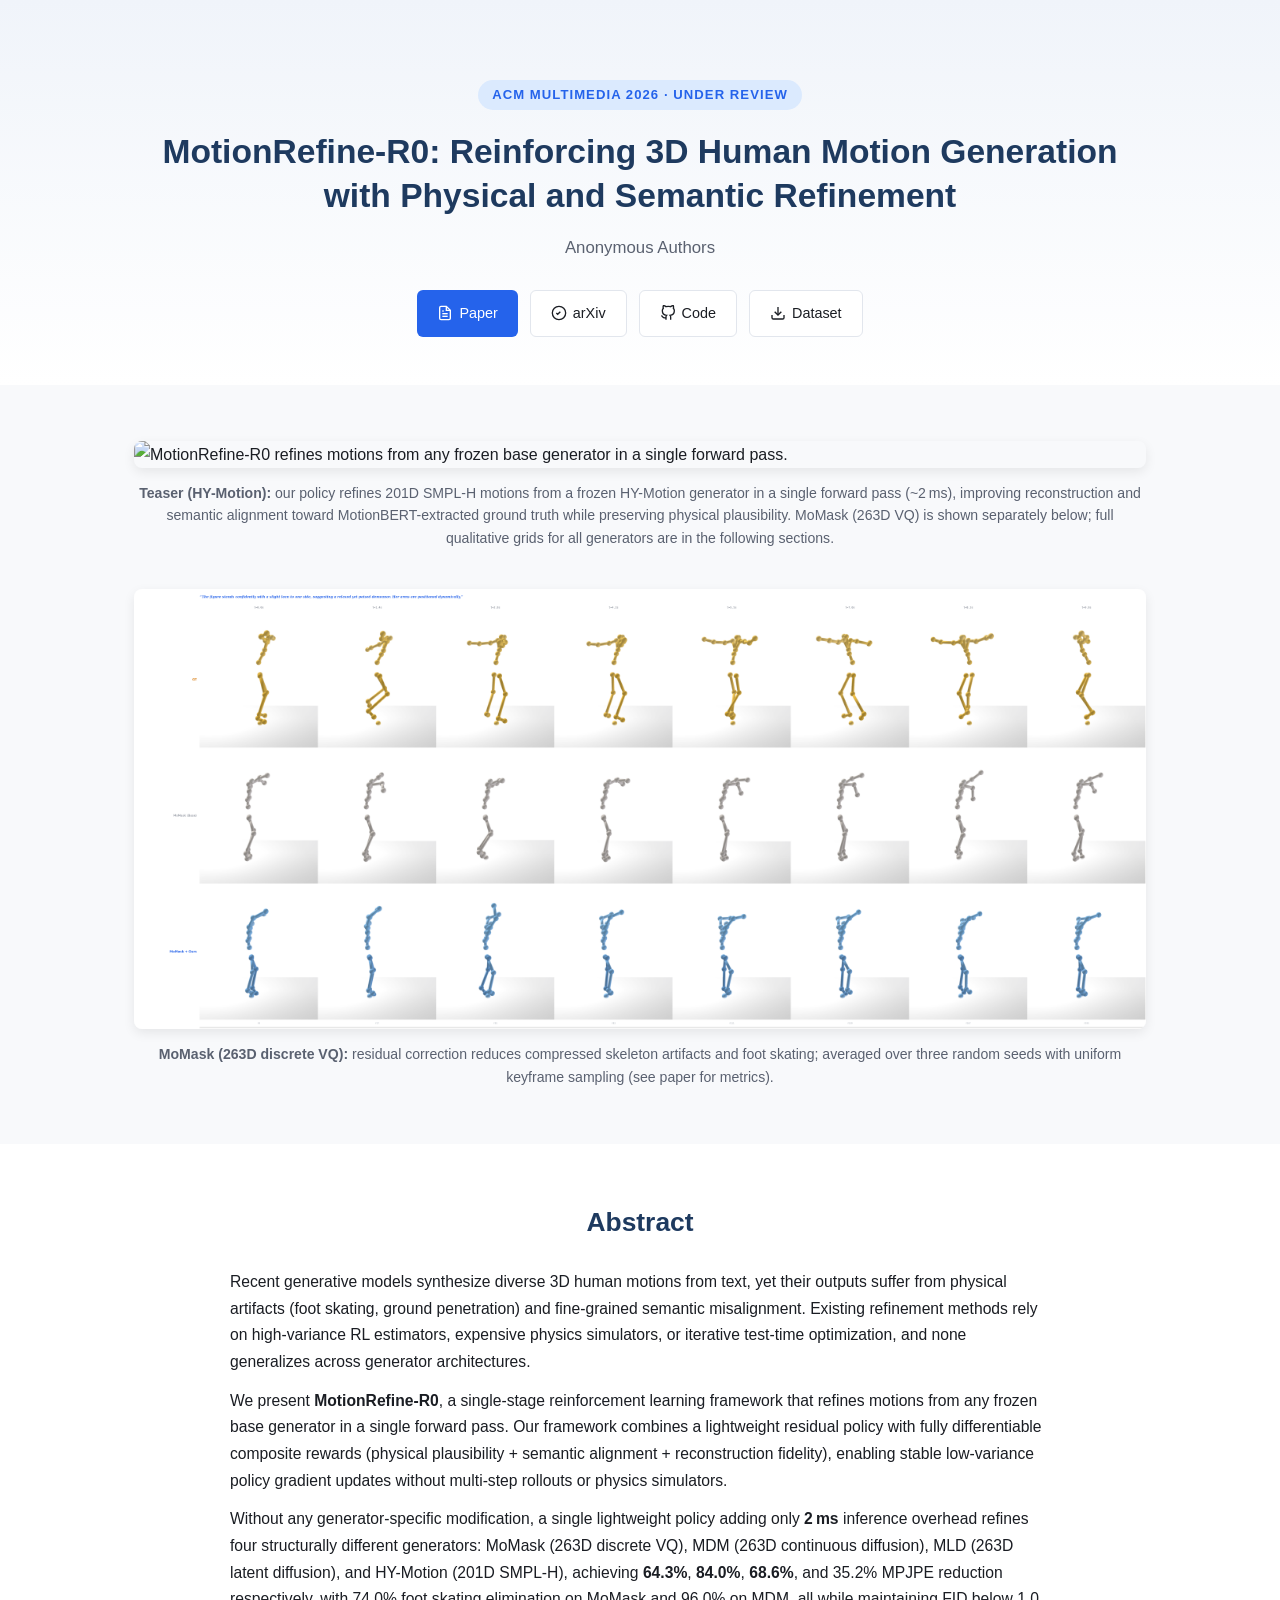
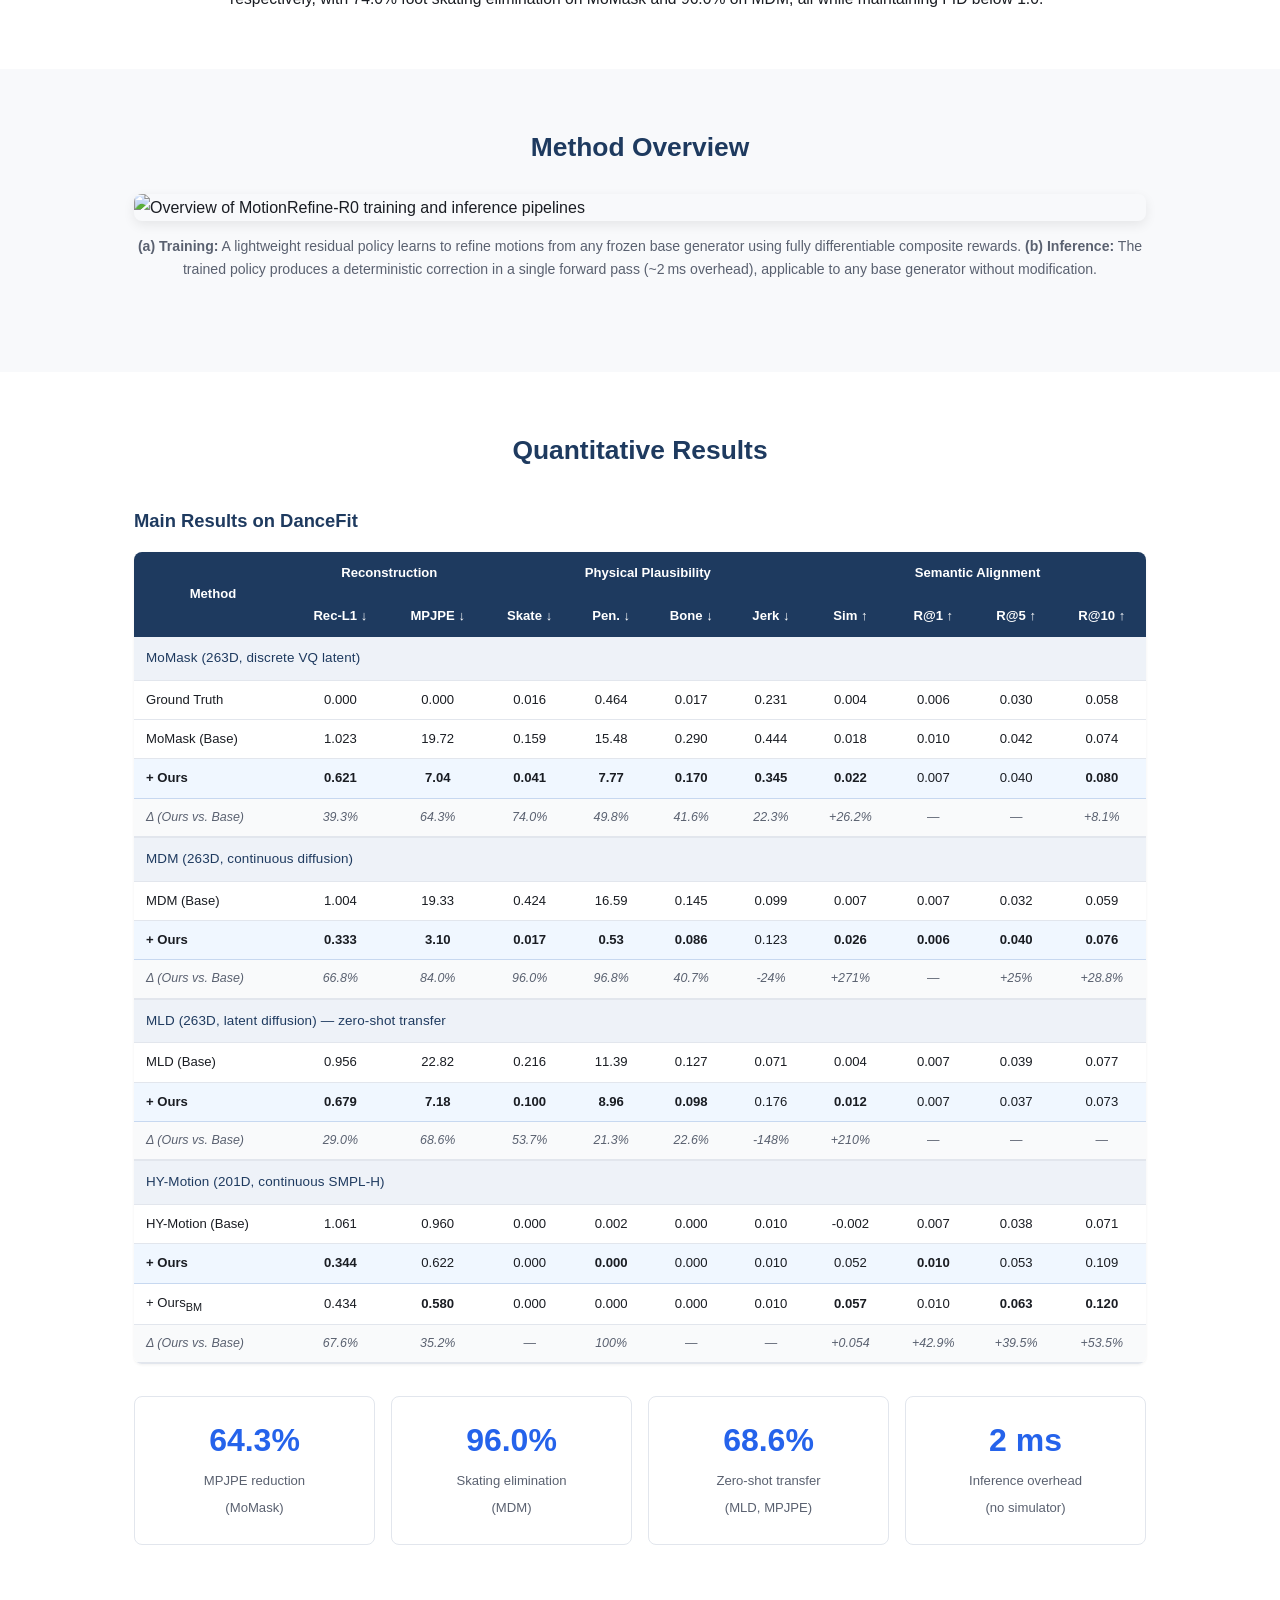
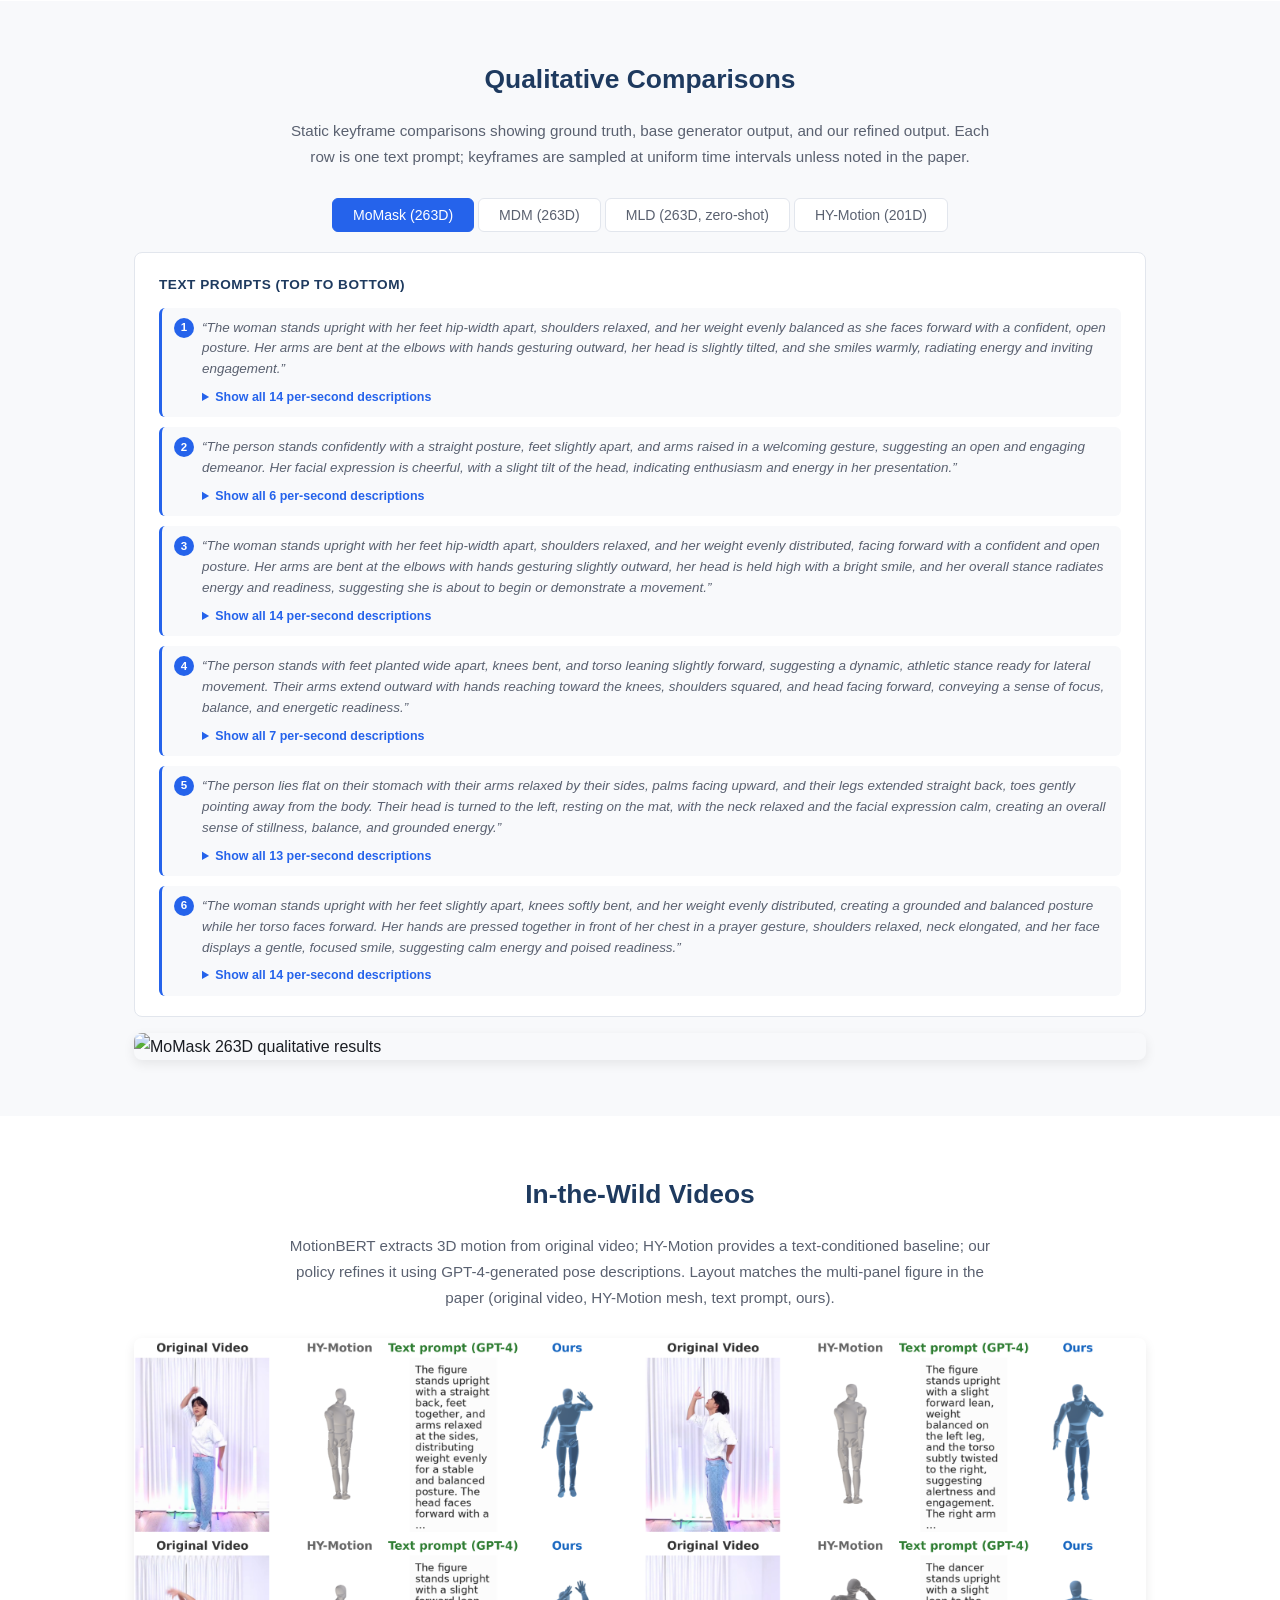
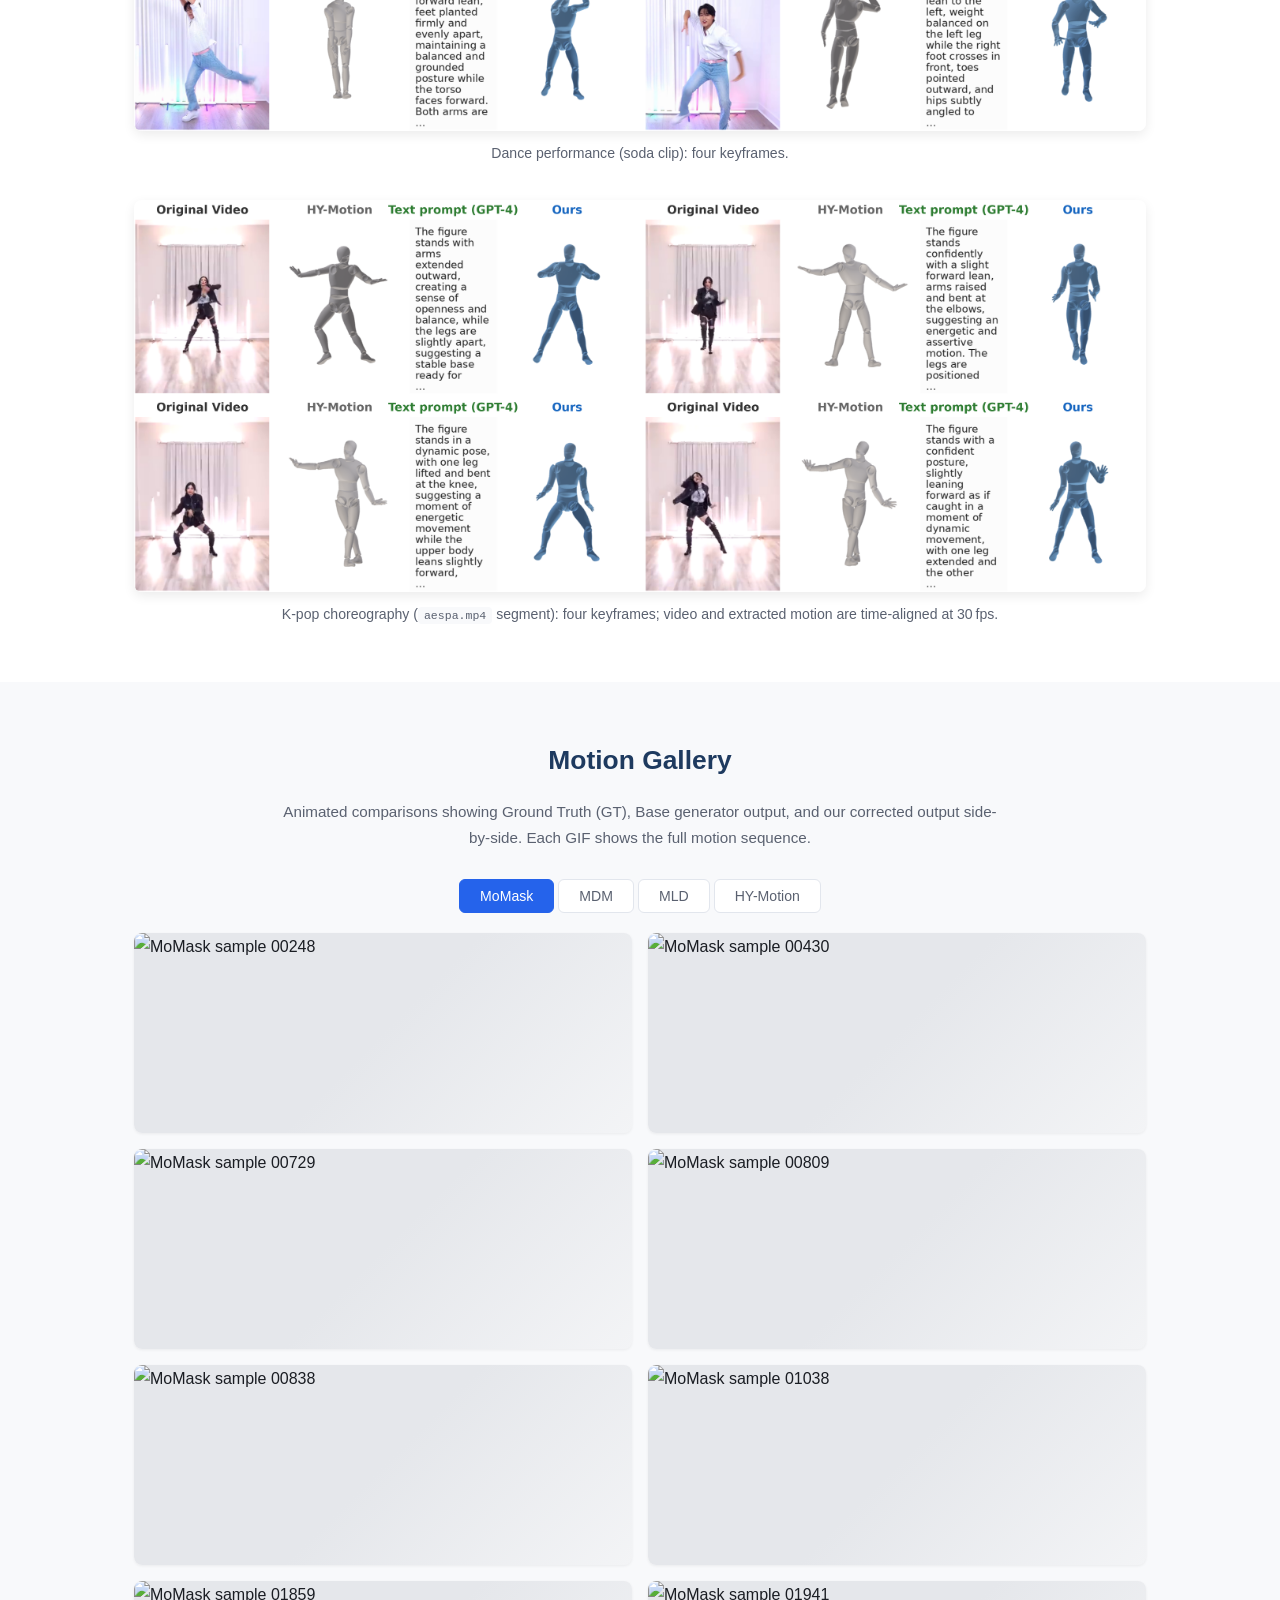
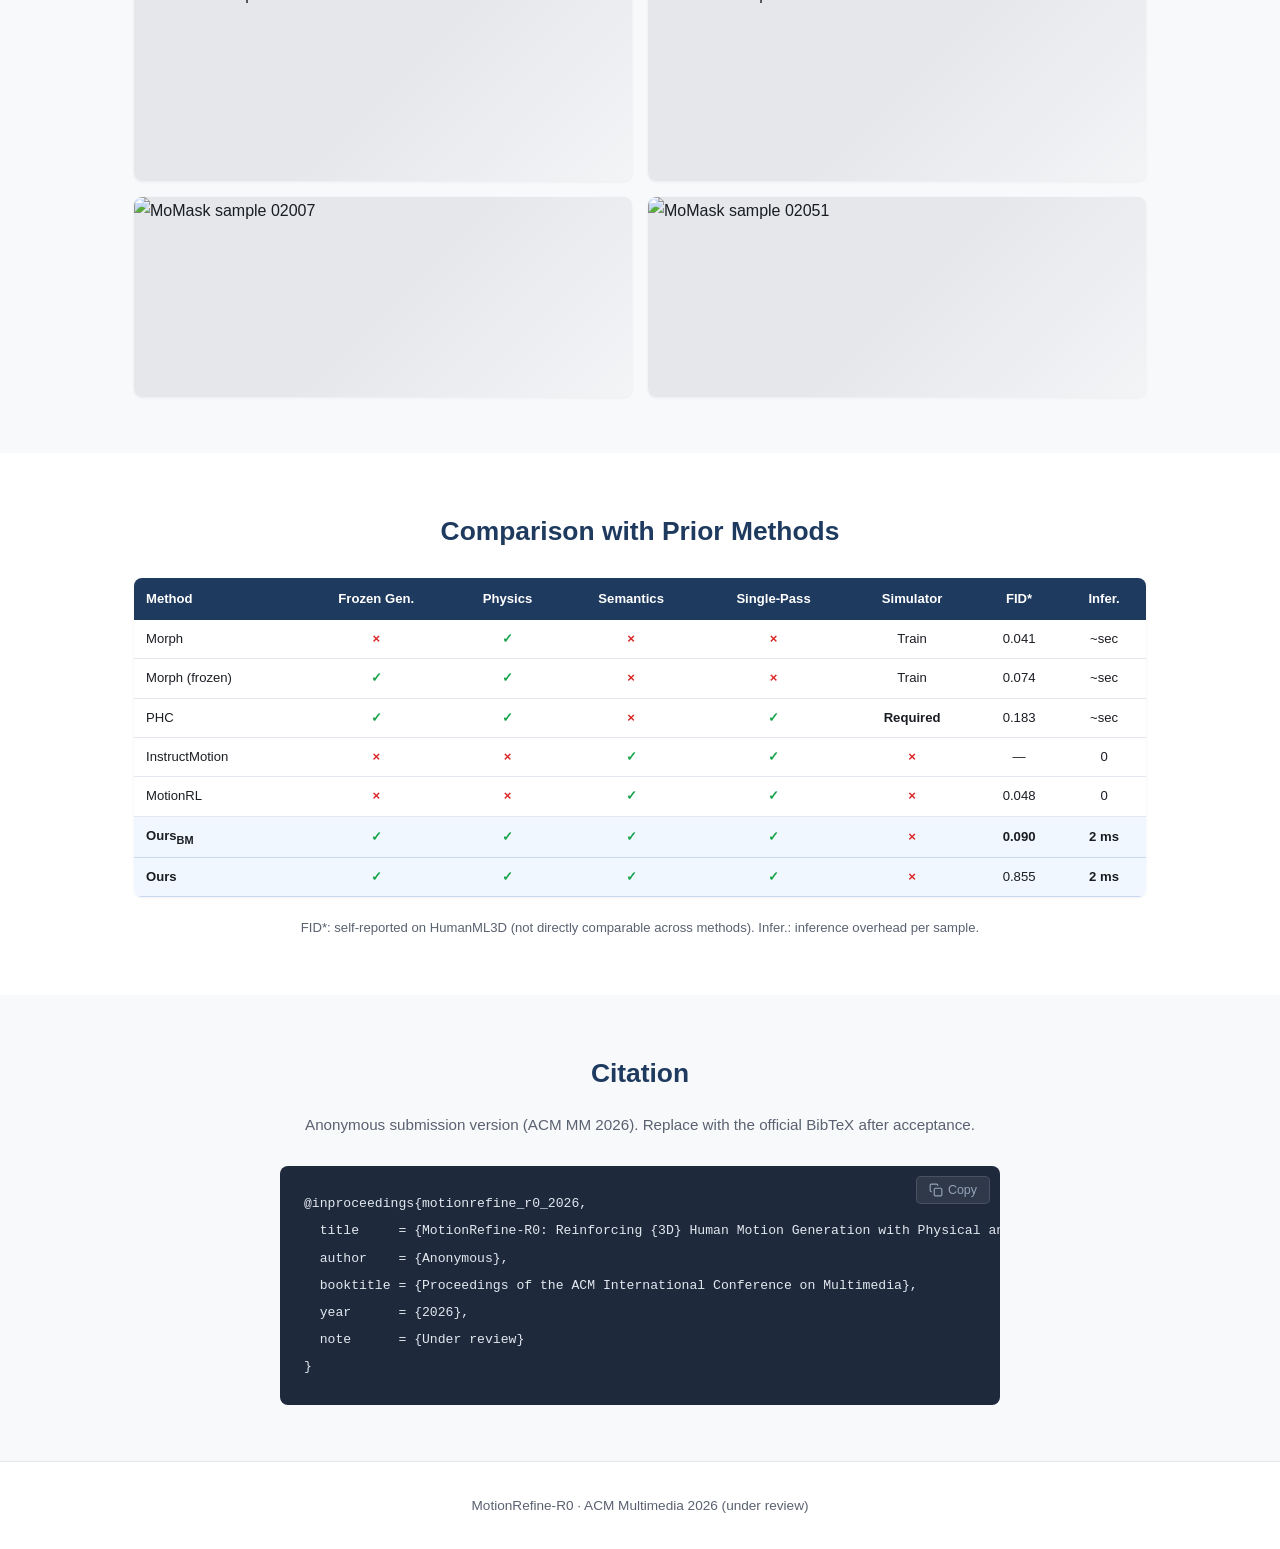
==== commit 9bd219bb: "update" ====
--- a/motionrefine-r0-website/index.html
+++ b/motionrefine-r0-website/index.html
@@ -15,7 +15,7 @@
 <!-- ============ HERO ============ -->
 <section id="hero">
   <div class="container">
-    <p class="venue">Under Review</p>
+    <p class="venue">ACM Multimedia 2026 &middot; Under review</p>
     <h1 class="paper-title">MotionRefine-R0: Reinforcing 3D Human Motion Generation<br>with Physical and Semantic Refinement</h1>
     <p class="authors">Anonymous Authors</p>
     <div class="hero-links">
@@ -45,10 +45,14 @@
     <figure class="teaser-figure">
       <img src="static/images/teaser.png" alt="MotionRefine-R0 refines motions from any frozen base generator in a single forward pass." loading="lazy">
       <figcaption>
-        <strong>MotionRefine-R0 refines motions from any frozen base generator in a single forward pass.</strong>
-        <em>Top</em>: MoMask (263D discrete VQ) &mdash; our policy corrects physical artifacts (compressed skeleton, foot skating), bringing joint positions closely toward the ground truth (64.3% MPJPE reduction).
-        <em>Bottom</em>: HY-Motion (201D continuous SMPL-H) &mdash; the policy adjusts temporal pose trajectories for better semantic alignment with the text description, while preserving the inherent physical quality.
-        All MoMask results averaged over 3 random seeds. Keyframes at uniform time intervals.
+        <strong>Teaser (HY-Motion):</strong> our policy refines 201D SMPL-H motions from a frozen HY-Motion generator in a single forward pass (~2&thinsp;ms), improving reconstruction and semantic alignment toward MotionBERT-extracted ground truth while preserving physical plausibility.
+        MoMask (263D VQ) is shown separately below; full qualitative grids for all generators are in the following sections.
+      </figcaption>
+    </figure>
+    <figure class="teaser-figure teaser-secondary">
+      <img src="static/images/teaser_momask.png" alt="MoMask 263D: MotionRefine-R0 reduces MPJPE and foot skating vs. base MoMask." loading="lazy">
+      <figcaption>
+        <strong>MoMask (263D discrete VQ):</strong> residual correction reduces compressed skeleton artifacts and foot skating; averaged over three random seeds with uniform keyframe sampling (see paper for metrics).
       </figcaption>
     </figure>
   </div>
@@ -210,7 +214,7 @@
 <section id="qualitative">
   <div class="container">
     <h2>Qualitative Comparisons</h2>
-    <p class="section-desc">Static keyframe comparisons showing Ground Truth, Base generator output, and our refined output. Each row corresponds to one text prompt; keyframes are sampled at uniform time intervals.</p>
+    <p class="section-desc">Static keyframe comparisons showing ground truth, base generator output, and our refined output. Each row is one text prompt; keyframes are sampled at uniform time intervals unless noted in the paper.</p>
 
     <div class="tabs" data-tab-group="qualitative">
       <button class="tab-btn active" data-tab="momask-263d">MoMask (263D)</button>
@@ -441,6 +445,26 @@
   </div>
 </section>
 
+<!-- ============ IN-THE-WILD (MotionBERT + HY-Motion + Ours) ============ -->
+<section id="wild">
+  <div class="container">
+    <h2>In-the-Wild Videos</h2>
+    <p class="section-desc">
+      MotionBERT extracts 3D motion from original video; HY-Motion provides a text-conditioned baseline; our policy refines it using GPT-4-generated pose descriptions. Layout matches the multi-panel figure in the paper (original video, HY-Motion mesh, text prompt, ours).
+    </p>
+    <div class="wild-grid">
+      <figure class="wild-figure">
+        <img src="static/images/multi_detail_soda.png" alt="Qualitative result on a dance performance video" loading="lazy">
+        <figcaption>Dance performance (soda clip): four keyframes.</figcaption>
+      </figure>
+      <figure class="wild-figure">
+        <img src="static/images/multi_detail_workout.png" alt="Qualitative result on a K-pop choreography video" loading="lazy">
+        <figcaption>K-pop choreography (<code>aespa.mp4</code> segment): four keyframes; video and extracted motion are time-aligned at 30&thinsp;fps.</figcaption>
+      </figure>
+    </div>
+  </div>
+</section>
+
 <!-- ============ MOTION GALLERY ============ -->
 <section id="gallery">
   <div class="container">
@@ -614,10 +638,31 @@
   </div>
 </section>
 
+<!-- ============ CITATION ============ -->
+<section id="citation">
+  <div class="container">
+    <h2>Citation</h2>
+    <p class="section-desc">Anonymous submission version (ACM MM 2026). Replace with the official BibTeX after acceptance.</p>
+    <div class="bibtex-wrapper">
+      <button type="button" class="copy-btn" id="copy-bibtex" aria-label="Copy BibTeX to clipboard">
+        <svg width="14" height="14" viewBox="0 0 24 24" fill="none" stroke="currentColor" stroke-width="2"><rect x="9" y="9" width="13" height="13" rx="2"/><path d="M5 15H4a2 2 0 0 1-2-2V4a2 2 0 0 1 2-2h9a2 2 0 0 1 2 2v1"/></svg>
+        <span>Copy</span>
+      </button>
+      <pre><code id="bibtex-code">@inproceedings{motionrefine_r0_2026,
+  title     = {MotionRefine-R0: Reinforcing {3D} Human Motion Generation with Physical and Semantic Refinement},
+  author    = {Anonymous},
+  booktitle = {Proceedings of the ACM International Conference on Multimedia},
+  year      = {2026},
+  note      = {Under review}
+}</code></pre>
+    </div>
+  </div>
+</section>
+
 <!-- ============ FOOTER ============ -->
 <footer>
   <div class="container">
-    <p>MotionRefine-R0</p>
+    <p>MotionRefine-R0 &middot; ACM Multimedia 2026 (under review)</p>
   </div>
 </footer>
 
--- a/motionrefine-r0-website/static/css/style.css
+++ b/motionrefine-r0-website/static/css/style.css
@@ -0,0 +1,739 @@
+/* ============================
+   MotionRefine-R0 Project Page
+   ============================ */
+
+:root {
+  --color-bg: #ffffff;
+  --color-surface: #f8f9fb;
+  --color-border: #e2e6ed;
+  --color-text: #1a1d23;
+  --color-text-secondary: #5a6170;
+  --color-primary: #1e3a5f;
+  --color-accent: #2563eb;
+  --color-accent-light: #dbeafe;
+  --color-highlight-bg: #f0f7ff;
+  --color-yes: #16a34a;
+  --color-no: #dc2626;
+  --font-body: 'Inter', -apple-system, BlinkMacSystemFont, 'Segoe UI', sans-serif;
+  --font-mono: 'JetBrains Mono', 'Fira Code', monospace;
+  --max-width: 1060px;
+  --radius: 8px;
+  --shadow-sm: 0 1px 3px rgba(0,0,0,0.06);
+  --shadow-md: 0 4px 12px rgba(0,0,0,0.08);
+}
+
+*,
+*::before,
+*::after {
+  box-sizing: border-box;
+  margin: 0;
+  padding: 0;
+}
+
+html {
+  scroll-behavior: smooth;
+  font-size: 16px;
+}
+
+body {
+  font-family: var(--font-body);
+  color: var(--color-text);
+  background: var(--color-bg);
+  line-height: 1.7;
+  -webkit-font-smoothing: antialiased;
+}
+
+.container {
+  max-width: var(--max-width);
+  margin: 0 auto;
+  padding: 0 24px;
+}
+
+img {
+  max-width: 100%;
+  height: auto;
+  display: block;
+}
+
+/* ---- HERO ---- */
+#hero {
+  padding: 80px 0 48px;
+  text-align: center;
+  background: linear-gradient(180deg, #f0f4fa 0%, var(--color-bg) 100%);
+}
+
+.venue {
+  display: inline-block;
+  font-size: 0.82rem;
+  font-weight: 600;
+  letter-spacing: 0.08em;
+  text-transform: uppercase;
+  color: var(--color-accent);
+  background: var(--color-accent-light);
+  padding: 4px 14px;
+  border-radius: 20px;
+  margin-bottom: 20px;
+}
+
+.paper-title {
+  font-size: 2.1rem;
+  font-weight: 700;
+  line-height: 1.3;
+  color: var(--color-primary);
+  margin-bottom: 16px;
+}
+
+.authors {
+  font-size: 1.05rem;
+  color: var(--color-text-secondary);
+  margin-bottom: 28px;
+}
+
+.hero-links {
+  display: flex;
+  justify-content: center;
+  gap: 12px;
+  flex-wrap: wrap;
+}
+
+.btn {
+  display: inline-flex;
+  align-items: center;
+  gap: 6px;
+  padding: 10px 20px;
+  border-radius: 6px;
+  font-size: 0.9rem;
+  font-weight: 500;
+  text-decoration: none;
+  transition: all 0.2s ease;
+  cursor: pointer;
+  border: none;
+}
+
+.btn-primary {
+  background: var(--color-accent);
+  color: #fff;
+}
+.btn-primary:hover {
+  background: #1d4ed8;
+}
+
+.btn-outline {
+  background: var(--color-bg);
+  color: var(--color-text);
+  border: 1.5px solid var(--color-border);
+}
+.btn-outline:hover {
+  border-color: var(--color-accent);
+  color: var(--color-accent);
+}
+
+/* ---- SECTIONS ---- */
+section {
+  padding: 56px 0;
+}
+
+section:nth-child(even) {
+  background: var(--color-surface);
+}
+
+h2 {
+  font-size: 1.65rem;
+  font-weight: 700;
+  color: var(--color-primary);
+  margin-bottom: 24px;
+  text-align: center;
+}
+
+h3 {
+  font-size: 1.15rem;
+  font-weight: 600;
+  color: var(--color-primary);
+  margin: 32px 0 16px;
+}
+
+.section-desc {
+  text-align: center;
+  color: var(--color-text-secondary);
+  max-width: 720px;
+  margin: -8px auto 28px;
+  font-size: 0.95rem;
+}
+
+/* ---- TEASER ---- */
+.teaser-figure {
+  margin: 0;
+}
+
+.teaser-figure img {
+  border-radius: var(--radius);
+  box-shadow: var(--shadow-md);
+}
+
+.teaser-secondary {
+  margin-top: 40px;
+}
+
+.teaser-figure figcaption,
+.pipeline-figure figcaption {
+  margin-top: 14px;
+  font-size: 0.88rem;
+  color: var(--color-text-secondary);
+  line-height: 1.6;
+  text-align: center;
+}
+
+/* ---- ABSTRACT ---- */
+.abstract-text {
+  max-width: 820px;
+  margin: 0 auto;
+  font-size: 0.98rem;
+}
+
+.abstract-text p {
+  margin-bottom: 12px;
+}
+
+.abstract-text p:last-child {
+  margin-bottom: 0;
+}
+
+/* ---- METHOD ---- */
+.pipeline-figure {
+  margin: 0 0 36px;
+}
+
+.pipeline-figure img {
+  border-radius: var(--radius);
+  box-shadow: var(--shadow-md);
+}
+
+.method-summary {
+  display: grid;
+  grid-template-columns: repeat(3, 1fr);
+  gap: 20px;
+  margin-top: 8px;
+}
+
+.method-card {
+  background: var(--color-bg);
+  border: 1px solid var(--color-border);
+  border-radius: var(--radius);
+  padding: 24px;
+  transition: box-shadow 0.2s ease;
+}
+
+.method-card:hover {
+  box-shadow: var(--shadow-md);
+}
+
+.method-card h3 {
+  margin: 0 0 10px;
+  font-size: 1.02rem;
+}
+
+.method-card p {
+  font-size: 0.88rem;
+  color: var(--color-text-secondary);
+  line-height: 1.6;
+}
+
+/* ---- TABLES ---- */
+.table-wrapper {
+  overflow-x: auto;
+  margin: 0 0 20px;
+  border-radius: var(--radius);
+  box-shadow: var(--shadow-sm);
+}
+
+.results-table {
+  width: 100%;
+  border-collapse: collapse;
+  font-size: 0.82rem;
+  white-space: nowrap;
+  background: var(--color-bg);
+}
+
+.results-table thead {
+  background: var(--color-primary);
+  color: #fff;
+}
+
+.results-table th {
+  padding: 10px 12px;
+  font-weight: 600;
+  text-align: center;
+}
+
+.results-table td {
+  padding: 8px 12px;
+  text-align: center;
+  border-bottom: 1px solid var(--color-border);
+}
+
+.results-table td:first-child {
+  text-align: left;
+  font-weight: 500;
+}
+
+.results-table tbody tr:hover {
+  background: #f5f8fc;
+}
+
+.generator-header td {
+  background: #eef2f8;
+  font-weight: 600;
+  color: var(--color-primary);
+  text-align: left !important;
+  padding: 10px 12px;
+  font-size: 0.84rem;
+  letter-spacing: 0.01em;
+}
+
+.highlight-row {
+  background: var(--color-highlight-bg) !important;
+}
+
+.highlight-row td {
+  border-bottom-color: #c7d8f0;
+}
+
+.delta-row {
+  background: #f9fafb !important;
+}
+
+.delta-row td {
+  color: var(--color-text-secondary);
+  font-size: 0.78rem;
+  border-bottom: 2px solid var(--color-border);
+}
+
+.fail-row td {
+  color: #9ca3af;
+}
+
+.ablation-separator td {
+  padding: 2px;
+  border-bottom: 2px dashed var(--color-border);
+}
+
+.yes-cell { color: var(--color-yes); font-weight: 600; }
+.no-cell { color: var(--color-no); font-weight: 600; }
+
+.table-note {
+  font-size: 0.82rem;
+  color: var(--color-text-secondary);
+  margin-top: 8px;
+  text-align: center;
+}
+
+/* ---- HIGHLIGHTS STRIP ---- */
+.results-highlights {
+  display: grid;
+  grid-template-columns: repeat(4, 1fr);
+  gap: 16px;
+  margin-top: 32px;
+}
+
+.highlight-card {
+  text-align: center;
+  background: var(--color-bg);
+  border: 1px solid var(--color-border);
+  border-radius: var(--radius);
+  padding: 24px 16px;
+}
+
+.highlight-number {
+  display: block;
+  font-size: 2rem;
+  font-weight: 700;
+  color: var(--color-accent);
+  line-height: 1.2;
+  margin-bottom: 6px;
+}
+
+.highlight-label {
+  font-size: 0.82rem;
+  color: var(--color-text-secondary);
+  line-height: 1.4;
+}
+
+/* ---- TABS ---- */
+.tabs {
+  display: flex;
+  justify-content: center;
+  gap: 4px;
+  margin-bottom: 20px;
+  flex-wrap: wrap;
+}
+
+.tab-btn {
+  padding: 8px 20px;
+  font-size: 0.88rem;
+  font-weight: 500;
+  background: var(--color-bg);
+  border: 1.5px solid var(--color-border);
+  border-radius: 6px;
+  cursor: pointer;
+  color: var(--color-text-secondary);
+  transition: all 0.2s ease;
+  font-family: var(--font-body);
+}
+
+.tab-btn:hover {
+  border-color: var(--color-accent);
+  color: var(--color-accent);
+}
+
+.tab-btn.active {
+  background: var(--color-accent);
+  color: #fff;
+  border-color: var(--color-accent);
+}
+
+.tab-panel {
+  display: none;
+}
+
+.tab-panel.active {
+  display: block;
+}
+
+.tab-panel figure {
+  margin: 0;
+}
+
+.tab-panel figure img {
+  border-radius: var(--radius);
+  box-shadow: var(--shadow-md);
+}
+
+/* ---- PROMPT LIST ---- */
+.prompt-list {
+  background: var(--color-bg);
+  border: 1px solid var(--color-border);
+  border-radius: var(--radius);
+  padding: 20px 24px;
+  margin-bottom: 16px;
+}
+
+.prompt-list h4 {
+  font-size: 0.85rem;
+  font-weight: 600;
+  color: var(--color-primary);
+  margin: 0 0 12px;
+  text-transform: uppercase;
+  letter-spacing: 0.04em;
+}
+
+.prompt-list ol {
+  list-style: none;
+  counter-reset: prompt-counter;
+  padding: 0;
+  margin: 0;
+  display: flex;
+  flex-direction: column;
+  gap: 10px;
+}
+
+.prompt-list li {
+  counter-increment: prompt-counter;
+  font-size: 0.84rem;
+  line-height: 1.55;
+  color: var(--color-text-secondary);
+  padding: 10px 14px 10px 40px;
+  position: relative;
+  background: var(--color-surface);
+  border-radius: 6px;
+  border-left: 3px solid var(--color-accent);
+}
+
+.prompt-list li::before {
+  content: counter(prompt-counter);
+  position: absolute;
+  left: 12px;
+  top: 10px;
+  width: 20px;
+  height: 20px;
+  background: var(--color-accent);
+  color: #fff;
+  font-size: 0.72rem;
+  font-weight: 700;
+  border-radius: 50%;
+  display: flex;
+  align-items: center;
+  justify-content: center;
+  line-height: 1;
+}
+
+.prompt-head {
+  font-style: italic;
+}
+
+.prompt-expand {
+  margin-top: 8px;
+}
+
+.prompt-expand summary {
+  font-size: 0.78rem;
+  font-weight: 600;
+  color: var(--color-accent);
+  cursor: pointer;
+  user-select: none;
+}
+
+.prompt-expand summary:hover {
+  text-decoration: underline;
+}
+
+.prompt-seconds {
+  margin-top: 8px;
+  padding-left: 4px;
+  border-left: 2px solid #e2e6ed;
+}
+
+.prompt-seconds p {
+  font-size: 0.8rem;
+  line-height: 1.5;
+  color: #6b7280;
+  margin-bottom: 6px;
+  padding-left: 8px;
+}
+
+.prompt-seconds p:last-child {
+  margin-bottom: 0;
+}
+
+.sec-label {
+  display: inline-block;
+  font-weight: 600;
+  color: var(--color-primary);
+  font-size: 0.72rem;
+  min-width: 42px;
+  margin-right: 4px;
+}
+
+/* ---- GIF GALLERY ---- */
+.gif-grid {
+  display: grid;
+  grid-template-columns: repeat(2, 1fr);
+  gap: 16px;
+}
+
+.gif-item {
+  border-radius: var(--radius);
+  overflow: hidden;
+  box-shadow: var(--shadow-sm);
+  background: #f3f4f6;
+  aspect-ratio: auto;
+}
+
+.gif-item img {
+  width: 100%;
+  height: auto;
+  display: block;
+  border-radius: var(--radius);
+}
+
+.gif-item img.lazy-gif:not([src]) {
+  min-height: 200px;
+  background: linear-gradient(135deg, #e5e7eb 25%, #f3f4f6 50%, #e5e7eb 75%);
+  background-size: 200% 200%;
+  animation: shimmer 1.5s ease-in-out infinite;
+}
+
+@keyframes shimmer {
+  0% { background-position: 200% 0; }
+  100% { background-position: -200% 0; }
+}
+
+/* ---- IN-THE-WILD FIGURES ---- */
+.wild-grid {
+  display: flex;
+  flex-direction: column;
+  gap: 36px;
+  margin-top: 8px;
+}
+
+.wild-figure {
+  margin: 0;
+}
+
+.wild-figure img {
+  border-radius: var(--radius);
+  box-shadow: var(--shadow-md);
+  width: 100%;
+  height: auto;
+}
+
+.wild-figure figcaption {
+  margin-top: 12px;
+  font-size: 0.88rem;
+  color: var(--color-text-secondary);
+  text-align: center;
+  line-height: 1.55;
+}
+
+.wild-figure figcaption code {
+  font-family: var(--font-mono);
+  font-size: 0.82em;
+  background: var(--color-surface);
+  padding: 2px 6px;
+  border-radius: 4px;
+}
+
+/* ---- TRAINING FIGURES ---- */
+.training-figures {
+  display: grid;
+  grid-template-columns: repeat(2, 1fr);
+  gap: 24px;
+}
+
+.training-figures figure {
+  margin: 0;
+}
+
+.training-figures img {
+  border-radius: var(--radius);
+  box-shadow: var(--shadow-md);
+}
+
+.training-figures figcaption {
+  margin-top: 12px;
+  font-size: 0.85rem;
+  color: var(--color-text-secondary);
+  text-align: center;
+  line-height: 1.5;
+}
+
+/* ---- COMPARISON TABLE ---- */
+.comparison-table td,
+.comparison-table th {
+  text-align: center;
+}
+
+.comparison-table td:first-child,
+.comparison-table th:first-child {
+  text-align: left;
+}
+
+/* ---- BIBTEX ---- */
+.bibtex-wrapper {
+  position: relative;
+  max-width: 720px;
+  margin: 0 auto;
+  background: #1e293b;
+  border-radius: var(--radius);
+  overflow: hidden;
+}
+
+.bibtex-wrapper pre {
+  padding: 24px;
+  overflow-x: auto;
+  margin: 0;
+}
+
+.bibtex-wrapper code {
+  font-family: var(--font-mono);
+  font-size: 0.82rem;
+  color: #e2e8f0;
+  line-height: 1.7;
+  white-space: pre;
+}
+
+.copy-btn {
+  position: absolute;
+  top: 10px;
+  right: 10px;
+  display: inline-flex;
+  align-items: center;
+  gap: 5px;
+  padding: 6px 12px;
+  font-size: 0.78rem;
+  font-weight: 500;
+  font-family: var(--font-body);
+  color: #94a3b8;
+  background: rgba(255,255,255,0.08);
+  border: 1px solid rgba(255,255,255,0.12);
+  border-radius: 5px;
+  cursor: pointer;
+  transition: all 0.2s ease;
+}
+
+.copy-btn:hover {
+  color: #fff;
+  background: rgba(255,255,255,0.15);
+}
+
+.copy-btn.copied {
+  color: #4ade80;
+  border-color: #4ade80;
+}
+
+/* ---- FOOTER ---- */
+footer {
+  padding: 32px 0;
+  text-align: center;
+  color: var(--color-text-secondary);
+  font-size: 0.85rem;
+  border-top: 1px solid var(--color-border);
+}
+
+/* ---- RESPONSIVE ---- */
+@media (max-width: 900px) {
+  .paper-title {
+    font-size: 1.55rem;
+  }
+
+  .method-summary {
+    grid-template-columns: 1fr;
+  }
+
+  .results-highlights {
+    grid-template-columns: repeat(2, 1fr);
+  }
+
+  .training-figures {
+    grid-template-columns: 1fr;
+  }
+}
+
+@media (max-width: 640px) {
+  #hero {
+    padding: 48px 0 32px;
+  }
+
+  .paper-title {
+    font-size: 1.3rem;
+  }
+
+  h2 {
+    font-size: 1.35rem;
+  }
+
+  section {
+    padding: 40px 0;
+  }
+
+  .hero-links {
+    flex-direction: column;
+    align-items: center;
+  }
+
+  .gif-grid {
+    grid-template-columns: 1fr;
+  }
+
+  .results-highlights {
+    grid-template-columns: 1fr 1fr;
+  }
+
+  .tabs {
+    gap: 6px;
+  }
+
+  .tab-btn {
+    padding: 6px 14px;
+    font-size: 0.8rem;
+  }
+}
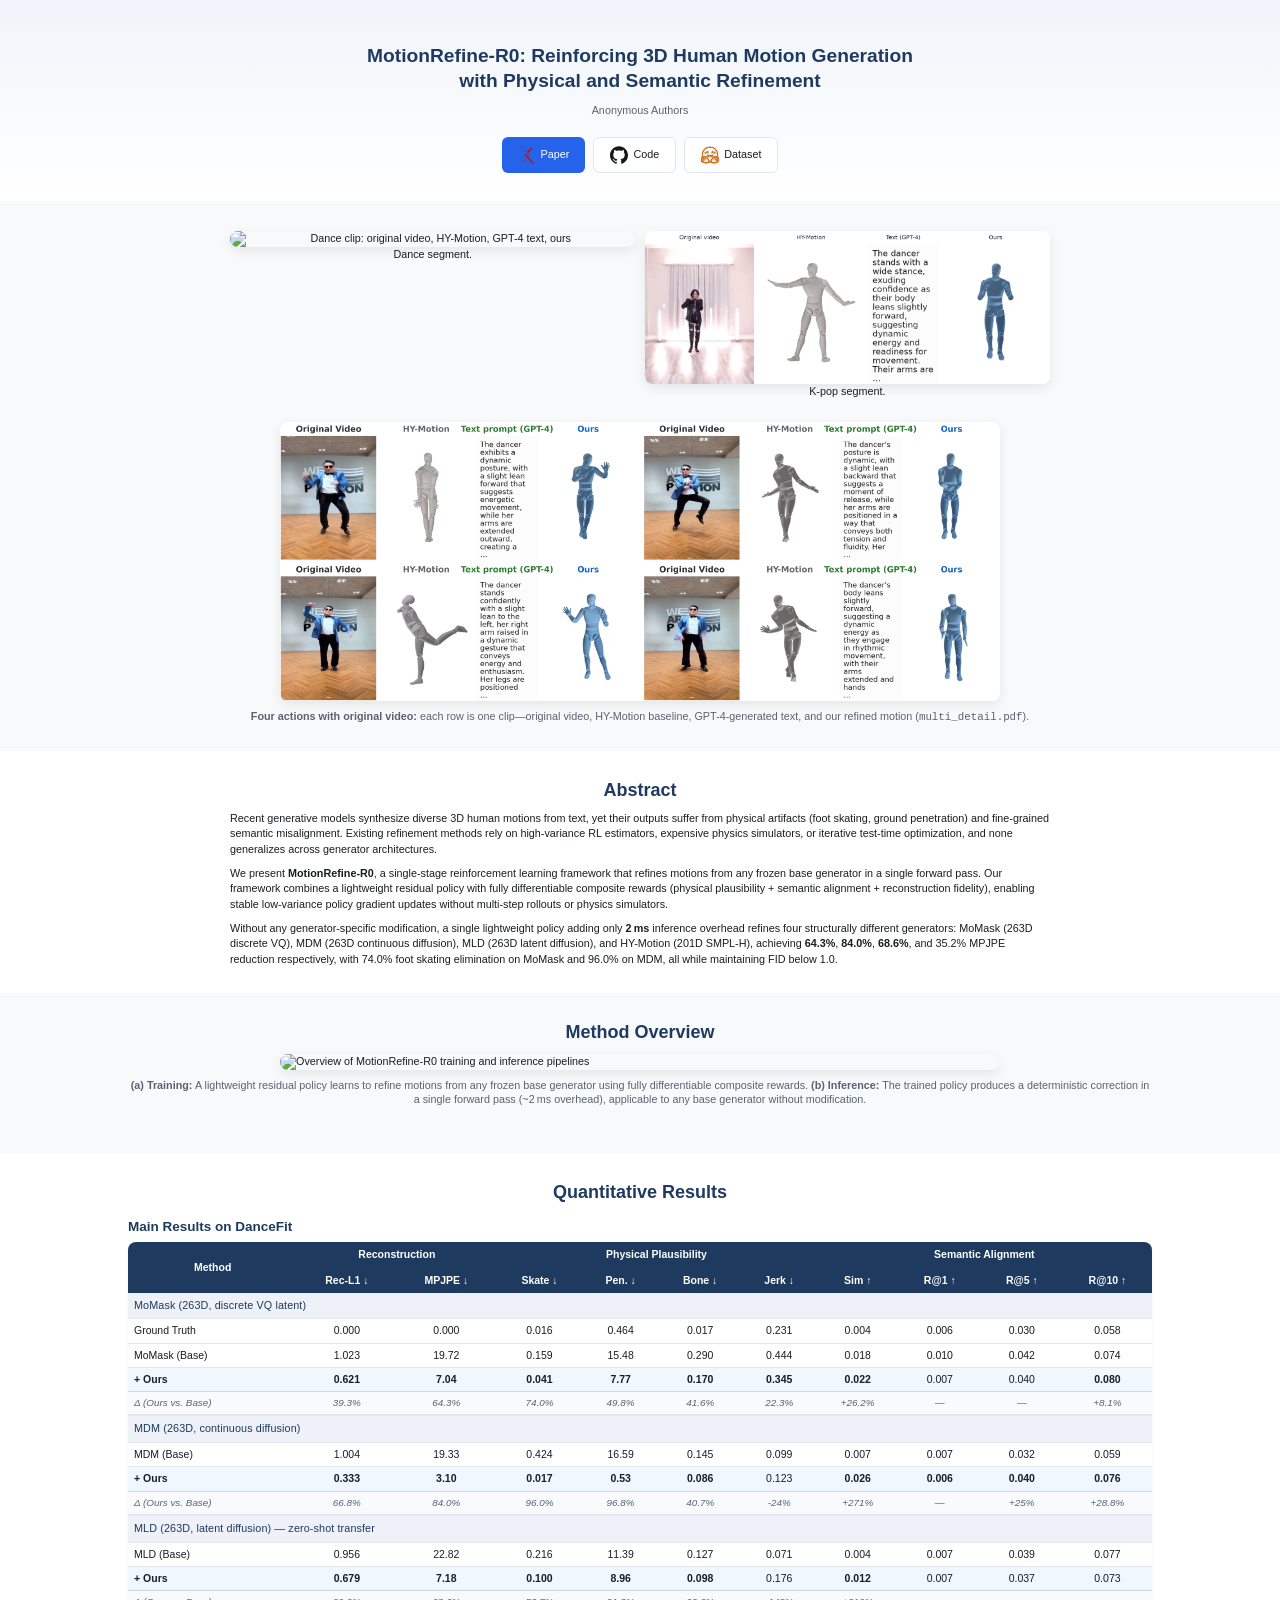
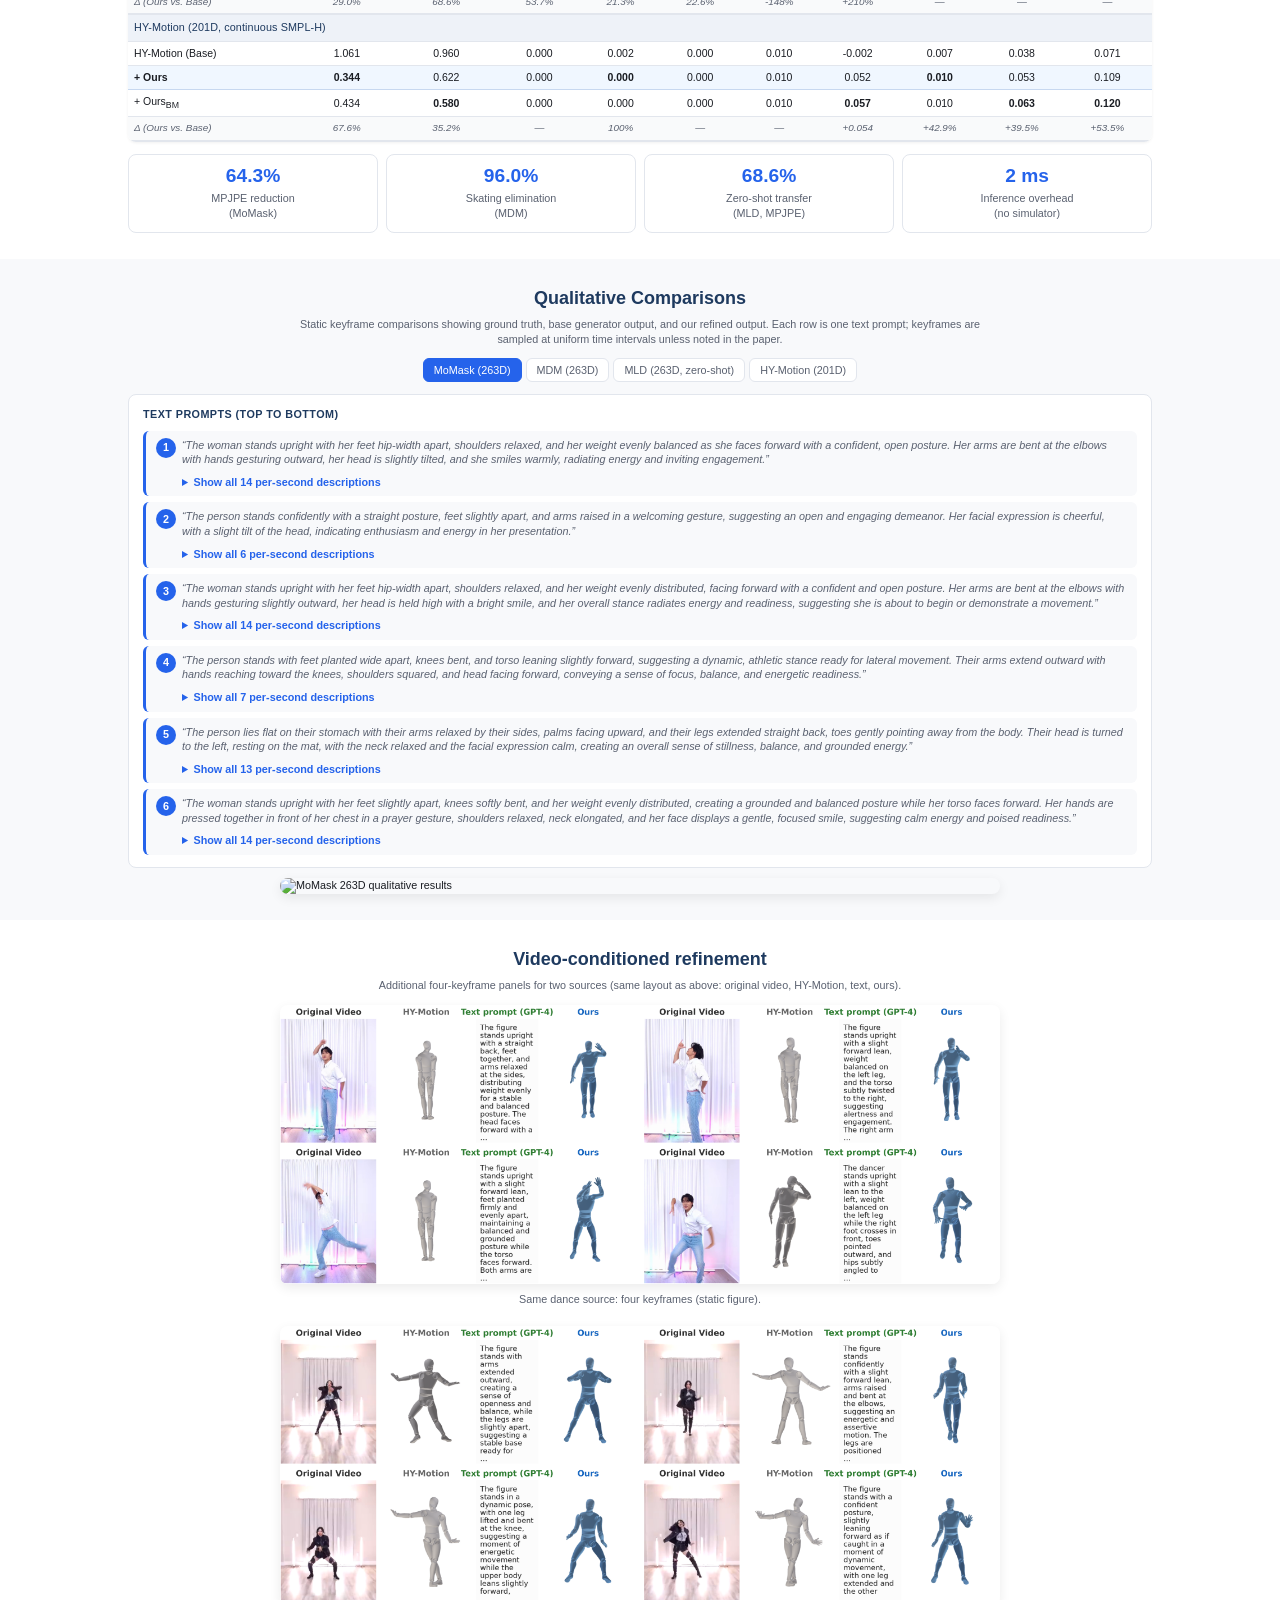
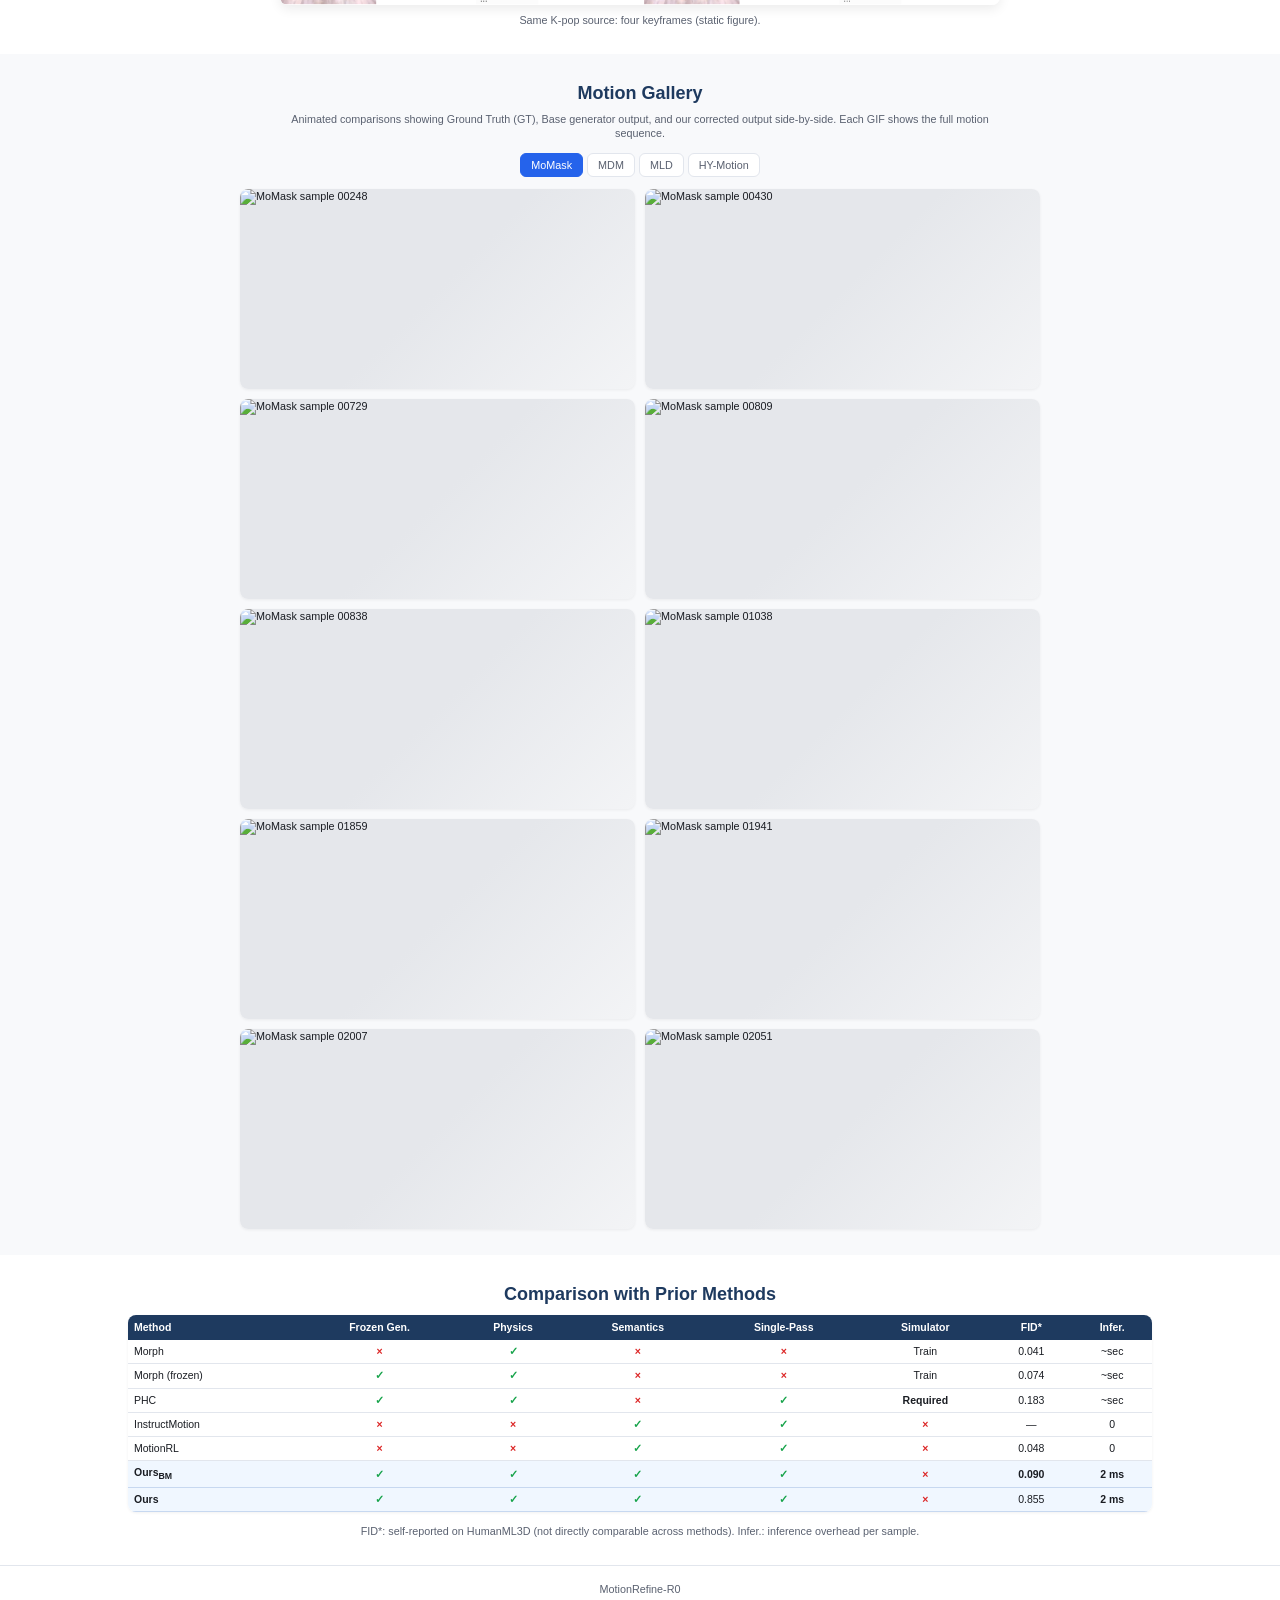
==== commit 5e891d8e: "update" ====
--- a/motionrefine-r0-website/index.html
+++ b/motionrefine-r0-website/index.html
@@ -15,44 +15,42 @@
 <!-- ============ HERO ============ -->
 <section id="hero">
   <div class="container">
-    <p class="venue">ACM Multimedia 2026 &middot; Under review</p>
     <h1 class="paper-title">MotionRefine-R0: Reinforcing 3D Human Motion Generation<br>with Physical and Semantic Refinement</h1>
     <p class="authors">Anonymous Authors</p>
     <div class="hero-links">
-      <a href="#" class="btn btn-primary">
-        <svg width="16" height="16" viewBox="0 0 24 24" fill="none" stroke="currentColor" stroke-width="2"><path d="M14 2H6a2 2 0 0 0-2 2v16a2 2 0 0 0 2 2h12a2 2 0 0 0 2-2V8z"/><polyline points="14 2 14 8 20 8"/><line x1="16" y1="13" x2="8" y2="13"/><line x1="16" y1="17" x2="8" y2="17"/><polyline points="10 9 9 9 8 9"/></svg>
+      <a href="#" class="btn btn-primary" aria-label="Paper on arXiv">
+        <svg class="hero-icon hero-icon--arxiv" width="18" height="18" viewBox="0 0 24 24" xmlns="http://www.w3.org/2000/svg" aria-hidden="true"><path d="M3.8423 0a1.0037 1.0037 0 0 0-.922.6078c-.1536.3687-.0438.6275.2938 1.1113l6.9185 8.3597-1.0223 1.1058a1.0393 1.0393 0 0 0 .003 1.4229l1.2292 1.3135-5.4391 6.4444c-.2803.299-.4538.823-.2971 1.1986a1.0253 1.0253 0 0 0 .9585.635.9133.9133 0 0 0 .6891-.3405l5.783-6.126 7.4902 8.0051a.8527.8527 0 0 0 .6835.2597.9575.9575 0 0 0 .8777-.6138c.1577-.377-.017-.7502-.306-1.1407l-7.0518-8.3418 1.0632-1.13a.9626.9626 0 0 0 .0089-1.3165L4.6336.4639s-.3733-.4535-.768-.463zm0 .272h.0166c.2179.0052.4874.2715.5644.3639l.005.006.0052.0055 10.169 10.9905a.6915.6915 0 0 1-.0072.945l-1.0666 1.133-1.4982-1.7724-8.5994-10.39c-.3286-.472-.352-.6183-.2592-.841a.7307.7307 0 0 1 .6704-.4401Zm14.341 1.5701a.877.877 0 0 0-.6554.2418l-5.6962 6.1584 1.6944 1.8319 5.3089-6.5138c.3251-.4335.479-.6603.3247-1.0292a1.1205 1.1205 0 0 0-.9763-.689zm-7.6557 12.2823 1.3186 1.4135-5.7864 6.1295a.6494.6494 0 0 1-.4959.26.7516.7516 0 0 1-.706-.4669c-.1119-.2682.0359-.6864.2442-.9083l.0051-.0055.0047-.0055z"/></svg>
         Paper
       </a>
-      <a href="#" class="btn btn-outline">
-        <svg width="16" height="16" viewBox="0 0 24 24" fill="none" stroke="currentColor" stroke-width="2"><circle cx="12" cy="12" r="10"/><path d="M8 12l2 2 4-4"/></svg>
-        arXiv
-      </a>
-      <a href="#" class="btn btn-outline">
-        <svg width="16" height="16" viewBox="0 0 24 24" fill="none" stroke="currentColor" stroke-width="2"><path d="M9 19c-5 1.5-5-2.5-7-3m14 6v-3.87a3.37 3.37 0 0 0-.94-2.61c3.14-.35 6.44-1.54 6.44-7A5.44 5.44 0 0 0 20 4.77 5.07 5.07 0 0 0 19.91 1S18.73.65 16 2.48a13.38 13.38 0 0 0-7 0C6.27.65 5.09 1 5.09 1A5.07 5.07 0 0 0 5 4.77a5.44 5.44 0 0 0-1.5 3.78c0 5.42 3.3 6.61 6.44 7A3.37 3.37 0 0 0 9 18.13V22"/></svg>
+      <a href="#" class="btn btn-outline" aria-label="Code on GitHub">
+        <svg class="hero-icon hero-icon--github" width="18" height="18" viewBox="0 0 24 24" xmlns="http://www.w3.org/2000/svg" aria-hidden="true"><path d="M12 .297c-6.63 0-12 5.373-12 12 0 5.303 3.438 9.8 8.205 11.385.6.113.82-.258.82-.577 0-.285-.01-1.04-.015-2.04-3.338.724-4.042-1.61-4.042-1.61C4.422 18.07 3.633 17.7 3.633 17.7c-1.087-.744.084-.729.084-.729 1.205.084 1.838 1.236 1.838 1.236 1.07 1.835 2.809 1.305 3.495.998.108-.776.417-1.305.76-1.605-2.665-.3-5.466-1.332-5.466-5.93 0-1.31.465-2.38 1.235-3.22-.135-.303-.54-1.523.105-3.176 0 0 1.005-.322 3.3 1.23.96-.267 1.98-.399 3-.405 1.02.006 2.04.138 3 .405 2.28-1.552 3.285-1.23 3.285-1.23.645 1.653.24 2.873.12 3.176.765.84 1.23 1.91 1.23 3.22 0 4.61-2.805 5.625-5.475 5.92.42.36.81 1.096.81 2.22 0 1.606-.015 2.896-.015 3.286 0 .315.21.69.825.57C20.565 22.092 24 17.592 24 12.297c0-6.627-5.373-12-12-12"/></svg>
         Code
       </a>
-      <a href="#" class="btn btn-outline">
-        <svg width="16" height="16" viewBox="0 0 24 24" fill="none" stroke="currentColor" stroke-width="2"><path d="M21 15v4a2 2 0 0 1-2 2H5a2 2 0 0 1-2-2v-4"/><polyline points="7 10 12 15 17 10"/><line x1="12" y1="15" x2="12" y2="3"/></svg>
+      <a href="#" class="btn btn-outline" aria-label="Dataset on Hugging Face">
+        <svg class="hero-icon hero-icon--huggingface" width="18" height="18" viewBox="0 0 24 24" xmlns="http://www.w3.org/2000/svg" aria-hidden="true"><path d="M1.4446 11.5059c0 1.1021.1673 2.1585.4847 3.1563-.0378-.0028-.0691-.0058-.1058-.0058-.4209 0-.8015.16-1.0704.4512-.3454.3737-.4984.8335-.4316 1.293a1.576 1.576 0 0 0 .2148.5978c-.2319.1864-.4018.4456-.4844.7578-.0646.2448-.131.7543.2149 1.2794a1.4552 1.4552 0 0 0-.0625.1055c-.208.3923-.2207.8372-.0371 1.25.2783.6258.9696 1.1175 2.3126 1.6467.8356.3292 1.5988.5411 1.6056.543 1.1046.2847 2.104.4277 2.969.4277 1.4173 0 2.4754-.3849 3.1525-1.1446 1.538.2651 2.791.1403 3.592.006.6773.7555 1.7332 1.1387 3.1467 1.1387.8649 0 1.8643-.143 2.969-.4278.0068-.0019.77-.2138 1.6056-.543 1.343-.5292 2.0343-1.0208 2.3126-1.6466.1836-.4129.171-.8577-.037-1.25a1.4685 1.4685 0 0 0-.0626-.1056c.346-.525.2795-1.0346.2149-1.2793-.0826-.3122-.2525-.5714-.4844-.7579.11-.1816.1831-.3788.2148-.5977.0669-.4595-.0862-.9193-.4316-1.293-.2688-.2913-.6495-.4513-1.0704-.4513-.0209 0-.0376.0008-.0588.0018.3162-.9966.4846-2.0518.4846-3.1523 0-5.807-4.7362-10.5144-10.5789-10.5144-5.8426 0-10.5788 4.7073-10.5788 10.5144Zm10.5788-9.4831c5.2727 0 9.5476 4.246 9.5476 9.483a9.4201 9.4201 0 0 1-.2696 2.2365c-.0039-.0047-.0079-.011-.0117-.0156-.274-.3255-.6679-.5059-1.1075-.5059-.352 0-.714.1155-1.0763.3438-.2403.1517-.5058.422-.7793.7598-.2534-.3492-.608-.5832-1.0137-.6465a1.5174 1.5174 0 0 0-.2344-.0176c-.9263 0-1.4828.7993-1.6935 1.5177-.1046.2426-.6065 1.3482-1.3614 2.0978-1.1681 1.1601-1.4458 2.3534-.8396 3.6382-.843.1029-1.5836.0927-2.365-.006.5906-1.212.3626-2.4388-.8426-3.6322-.755-.7496-1.2568-1.8552-1.3614-2.0978-.2107-.7184-.7673-1.5177-1.6935-1.5177-.078 0-.1568.0054-.2344.0176-.4057.0633-.7604.2973-1.0137.6465-.2735-.3379-.539-.6081-.7794-.7598-.3622-.2283-.7243-.3438-1.0762-.3438-.4266 0-.8094.171-1.0821.4786a9.4208 9.4208 0 0 1-.2598-2.1936c0-5.237 4.2749-9.483 9.5475-9.483zM8.6443 7.0036c-.4838.0043-.9503.2667-1.1934.7227-.3536.6633-.1006 1.4873.5645 1.84.351.1862.4883-.5261.836-.6485.3107-.1095.841.399 1.0078.086.3536-.6634.1025-1.4874-.5625-1.84a1.3659 1.3659 0 0 0-.6524-.1602Zm6.8403 0c-.2199-.002-.4426.05-.6504.1602-.665.3526-.9181 1.1766-.5645 1.84.1669.313.6971-.1955 1.0079-.086.3476.1224.4867.8347.838.6485.6649-.3527.916-1.1767.5624-1.84-.243-.456-.7096-.7184-1.1934-.7227Zm-9.7565 1.418a.8768.8768 0 0 0-.877.877c0 .4846.3925.877.877.877a.8768.8768 0 0 0 .877-.877.8768.8768 0 0 0-.877-.877zm12.6434 0c-.4845 0-.879.3925-.879.877 0 .4846.3945.877.879.877a.8768.8768 0 0 0 .877-.877.8768.8768 0 0 0-.877-.877zM8.7927 11.459c-.179-.003-.2793.1107-.2793.416 0 .8097.3874 2.125 1.4279 2.924.207-.7123 1.3453-1.2832 1.5079-1.2012.2315.1167.2191.4417.6074.7266.3884-.285.374-.6098.6056-.7266.1627-.082 1.3009.4889 1.5079 1.2012 1.0404-.799 1.4278-2.1144 1.4278-2.924 0-1.2212-1.583.6402-3.5413.6485-1.4686-.0061-2.7266-1.0558-3.2639-1.0645zM4.312 14.4768c.5792.365 1.6964 2.2751 2.1056 3.0177.1371.2488.371.3536.582.3536.4188 0 .7465-.4138.0391-.9395-1.0636-.791-.6914-2.0846-.1836-2.1642a.4302.4302 0 0 1 .0664-.004c.4616 0 .666.7892.666.7892s.5959 1.4898 1.6213 2.508c.942.9356 1.062 1.703.4961 2.6661-.0164-.004-.0159.0236-.1484.2149-.1853.2673-.4322.4688-.7188.6152-.5062.2269-1.1397.2696-1.7833.2696-1.037 0-2.1017-.1824-2.6975-.336-.0293-.0075-3.6505-.9567-3.1916-1.8224.0771-.1454.2033-.2031.3633-.2031.6463 0 1.823.9551 2.3283.9551.113 0 .196-.0865.2285-.2031.2249-.8045-3.2787-1.0522-2.9846-2.1642.0519-.1967.193-.2757.3907-.2754.854 0 2.7704 1.4923 3.172 1.4923.0307 0 .0525-.0085.0645-.0274.2012-.3227.1096-.5865-1.3087-1.4395-1.4182-.8533-2.4315-1.329-1.8653-1.9416.0651-.0707.1574-.1015.2695-.1015.8611.0002 2.8948 1.84 2.8948 1.84s.5487.5683.8809.5683c.0762 0 .1416-.0315.1855-.1054.2355-.3946-2.1858-2.2183-2.3224-2.971-.0926-.51.0641-.7676.3555-.7676-.0006.008.1701-.0285.4942.1759zm16.2257.5918c-.1366.7526-2.5579 2.5764-2.3224 2.9709.044.074.1092.1055.1855.1055.3321 0 .881-.5684.881-.5684s2.0336-1.8397 2.8947-1.84c.1121 0 .2044.0308.2695.1016.5662.6125-.447 1.0882-1.8653 1.9415-1.4183.853-1.51 1.1168-1.3087 1.4396.012.0188.0337.0273.0644.0273.4016 0 2.3181-1.4923 3.1721-1.4923.1977-.0002.3388.0787.3907.2754.294 1.112-3.2095 1.3597-2.9846 2.1642.0325.1166.1156.2032.2285.2032.5054 0 1.682-.9552 2.3283-.9552.16 0 .2862.0577.3633.2032.459.8656-3.1623 1.8149-3.1916 1.8224-.5958.1535-1.6605.336-2.6975.336-.6351 0-1.261-.0409-1.7638-.2599-.2949-.1472-.5488-.3516-.7383-.625-.0411-.0682-.1026-.1476-.1426-.205-.5726-.9679-.455-1.7371.4903-2.676 1.0254-1.0182 1.6212-2.508 1.6212-2.508s.2044-.7891.666-.7891a.4318.4318 0 0 1 .0665.0039c.5078.0796.88 1.3732-.1836 2.1642-.7074.5257-.3797.9395.039.9395.211 0 .445-.1047.5821-.3535.4092-.7426 1.5264-2.6527 2.1056-3.0178.5588-.3524.99-.1816.8497.5918z"/></svg>
         Dataset
       </a>
     </div>
   </div>
 </section>
 
-<!-- ============ TEASER ============ -->
+<!-- ============ TEASER: video strips + four actions ============ -->
 <section id="teaser">
   <div class="container">
+    <div class="gif-strip-grid teaser-video">
+      <figure class="gif-strip-figure">
+        <img src="static/gifs/website/dance_soda_seg0.gif" alt="Dance clip: original video, HY-Motion, GPT-4 text, ours" class="gif-strip" loading="lazy">
+        <figcaption>Dance segment.</figcaption>
+      </figure>
+      <figure class="gif-strip-figure">
+        <img src="static/gifs/website/kpop_aespa_seg1.gif" alt="K-pop clip: original video, HY-Motion, GPT-4 text, ours" class="gif-strip" loading="lazy">
+        <figcaption>K-pop segment.</figcaption>
+      </figure>
+    </div>
     <figure class="teaser-figure">
-      <img src="static/images/teaser.png" alt="MotionRefine-R0 refines motions from any frozen base generator in a single forward pass." loading="lazy">
+      <img src="static/images/multi_detail.png" alt="Four actions with original video: HY-Motion, GPT-4 text, and our refinement." loading="lazy">
       <figcaption>
-        <strong>Teaser (HY-Motion):</strong> our policy refines 201D SMPL-H motions from a frozen HY-Motion generator in a single forward pass (~2&thinsp;ms), improving reconstruction and semantic alignment toward MotionBERT-extracted ground truth while preserving physical plausibility.
-        MoMask (263D VQ) is shown separately below; full qualitative grids for all generators are in the following sections.
-      </figcaption>
-    </figure>
-    <figure class="teaser-figure teaser-secondary">
-      <img src="static/images/teaser_momask.png" alt="MoMask 263D: MotionRefine-R0 reduces MPJPE and foot skating vs. base MoMask." loading="lazy">
-      <figcaption>
-        <strong>MoMask (263D discrete VQ):</strong> residual correction reduces compressed skeleton artifacts and foot skating; averaged over three random seeds with uniform keyframe sampling (see paper for metrics).
+        <strong>Four actions with original video:</strong> each row is one clip—original video, HY-Motion baseline, GPT-4-generated text, and our refined motion (<code>multi_detail.pdf</code>).
       </figcaption>
     </figure>
   </div>
@@ -445,21 +443,21 @@
   </div>
 </section>
 
-<!-- ============ IN-THE-WILD (MotionBERT + HY-Motion + Ours) ============ -->
-<section id="wild">
-  <div class="container">
-    <h2>In-the-Wild Videos</h2>
+<!-- ============ VIDEO-CONDITIONED STILLS ============ -->
+<section id="video-clips">
+  <div class="container">
+    <h2>Video-conditioned refinement</h2>
     <p class="section-desc">
-      MotionBERT extracts 3D motion from original video; HY-Motion provides a text-conditioned baseline; our policy refines it using GPT-4-generated pose descriptions. Layout matches the multi-panel figure in the paper (original video, HY-Motion mesh, text prompt, ours).
+      Additional four-keyframe panels for two sources (same layout as above: original video, HY-Motion, text, ours).
     </p>
     <div class="wild-grid">
       <figure class="wild-figure">
-        <img src="static/images/multi_detail_soda.png" alt="Qualitative result on a dance performance video" loading="lazy">
-        <figcaption>Dance performance (soda clip): four keyframes.</figcaption>
+        <img src="static/images/multi_detail_soda.png" alt="Four keyframes: dance performance" loading="lazy">
+        <figcaption>Same dance source: four keyframes (static figure).</figcaption>
       </figure>
       <figure class="wild-figure">
-        <img src="static/images/multi_detail_workout.png" alt="Qualitative result on a K-pop choreography video" loading="lazy">
-        <figcaption>K-pop choreography (<code>aespa.mp4</code> segment): four keyframes; video and extracted motion are time-aligned at 30&thinsp;fps.</figcaption>
+        <img src="static/images/multi_detail_workout.png" alt="Four keyframes: K-pop choreography" loading="lazy">
+        <figcaption>Same K-pop source: four keyframes (static figure).</figcaption>
       </figure>
     </div>
   </div>
@@ -638,31 +636,10 @@
   </div>
 </section>
 
-<!-- ============ CITATION ============ -->
-<section id="citation">
-  <div class="container">
-    <h2>Citation</h2>
-    <p class="section-desc">Anonymous submission version (ACM MM 2026). Replace with the official BibTeX after acceptance.</p>
-    <div class="bibtex-wrapper">
-      <button type="button" class="copy-btn" id="copy-bibtex" aria-label="Copy BibTeX to clipboard">
-        <svg width="14" height="14" viewBox="0 0 24 24" fill="none" stroke="currentColor" stroke-width="2"><rect x="9" y="9" width="13" height="13" rx="2"/><path d="M5 15H4a2 2 0 0 1-2-2V4a2 2 0 0 1 2-2h9a2 2 0 0 1 2 2v1"/></svg>
-        <span>Copy</span>
-      </button>
-      <pre><code id="bibtex-code">@inproceedings{motionrefine_r0_2026,
-  title     = {MotionRefine-R0: Reinforcing {3D} Human Motion Generation with Physical and Semantic Refinement},
-  author    = {Anonymous},
-  booktitle = {Proceedings of the ACM International Conference on Multimedia},
-  year      = {2026},
-  note      = {Under review}
-}</code></pre>
-    </div>
-  </div>
-</section>
-
 <!-- ============ FOOTER ============ -->
 <footer>
   <div class="container">
-    <p>MotionRefine-R0 &middot; ACM Multimedia 2026 (under review)</p>
+    <p>MotionRefine-R0</p>
   </div>
 </footer>
 
--- a/motionrefine-r0-website/static/css/style.css
+++ b/motionrefine-r0-website/static/css/style.css
@@ -17,9 +17,26 @@
   --font-body: 'Inter', -apple-system, BlinkMacSystemFont, 'Segoe UI', sans-serif;
   --font-mono: 'JetBrains Mono', 'Fira Code', monospace;
   --max-width: 1060px;
+  /* Typography aligned with Quantitative Results block */
+  --fs-h2: 1.2rem;
+  --fs-h3: 0.9rem;
+  --fs-table: 0.7rem;
+  --fs-body: 0.72rem;
+  --fs-hero-title: 1.28rem;
+  --fs-highlight-num: 1.28rem;
+  --section-pad-y: 26px;
+  --section-pad-y-tight: 22px;
+  /* Cap figure / GIF display size (relative to container) */
+  --figure-max-width: min(720px, 88%);
+  --gallery-grid-max: min(800px, 92%);
   --radius: 8px;
   --shadow-sm: 0 1px 3px rgba(0,0,0,0.06);
   --shadow-md: 0 4px 12px rgba(0,0,0,0.08);
+  /* Hero link brand icons */
+  --icon-arxiv: #b31b1b;
+  --icon-github: #181717;
+  /* Darker amber for contrast on light buttons (HF brand yellow is low-contrast on white) */
+  --icon-huggingface: #d97706;
 }
 
 *,
@@ -32,21 +49,22 @@
 
 html {
   scroll-behavior: smooth;
-  font-size: 16px;
+  font-size: 15px;
 }
 
 body {
   font-family: var(--font-body);
+  font-size: var(--fs-body);
   color: var(--color-text);
   background: var(--color-bg);
-  line-height: 1.7;
+  line-height: 1.45;
   -webkit-font-smoothing: antialiased;
 }
 
 .container {
   max-width: var(--max-width);
   margin: 0 auto;
-  padding: 0 24px;
+  padding: 0 18px;
 }
 
 img {
@@ -57,52 +75,60 @@
 
 /* ---- HERO ---- */
 #hero {
-  padding: 80px 0 48px;
+  padding: 44px 0 28px;
   text-align: center;
   background: linear-gradient(180deg, #f0f4fa 0%, var(--color-bg) 100%);
 }
 
-.venue {
-  display: inline-block;
-  font-size: 0.82rem;
-  font-weight: 600;
-  letter-spacing: 0.08em;
-  text-transform: uppercase;
-  color: var(--color-accent);
-  background: var(--color-accent-light);
-  padding: 4px 14px;
-  border-radius: 20px;
-  margin-bottom: 20px;
-}
-
 .paper-title {
-  font-size: 2.1rem;
+  font-size: var(--fs-hero-title);
   font-weight: 700;
-  line-height: 1.3;
+  line-height: 1.28;
   color: var(--color-primary);
-  margin-bottom: 16px;
+  margin-bottom: 10px;
 }
 
 .authors {
-  font-size: 1.05rem;
-  color: var(--color-text-secondary);
-  margin-bottom: 28px;
+  font-size: var(--fs-body);
+  color: var(--color-text-secondary);
+  margin-bottom: 18px;
 }
 
 .hero-links {
   display: flex;
   justify-content: center;
-  gap: 12px;
+  gap: 8px;
   flex-wrap: wrap;
+}
+
+.btn svg {
+  flex-shrink: 0;
+}
+
+.hero-links .hero-icon--arxiv path {
+  fill: var(--icon-arxiv);
+}
+
+.hero-links .hero-icon--github path {
+  fill: var(--icon-github);
+}
+
+.hero-links .hero-icon--huggingface {
+  filter: drop-shadow(0 0 0.6px rgba(120, 53, 15, 0.85))
+    drop-shadow(0 0.5px 1px rgba(180, 83, 9, 0.35));
+}
+
+.hero-links .hero-icon--huggingface path {
+  fill: var(--icon-huggingface);
 }
 
 .btn {
   display: inline-flex;
   align-items: center;
-  gap: 6px;
-  padding: 10px 20px;
+  gap: 5px;
+  padding: 8px 16px;
   border-radius: 6px;
-  font-size: 0.9rem;
+  font-size: var(--fs-body);
   font-weight: 500;
   text-decoration: none;
   transition: all 0.2s ease;
@@ -130,7 +156,7 @@
 
 /* ---- SECTIONS ---- */
 section {
-  padding: 56px 0;
+  padding: var(--section-pad-y) 0;
 }
 
 section:nth-child(even) {
@@ -138,26 +164,27 @@
 }
 
 h2 {
-  font-size: 1.65rem;
+  font-size: var(--fs-h2);
   font-weight: 700;
   color: var(--color-primary);
-  margin-bottom: 24px;
+  margin-bottom: 8px;
   text-align: center;
 }
 
 h3 {
-  font-size: 1.15rem;
+  font-size: var(--fs-h3);
   font-weight: 600;
   color: var(--color-primary);
-  margin: 32px 0 16px;
+  margin: 12px 0 6px;
 }
 
 .section-desc {
   text-align: center;
   color: var(--color-text-secondary);
   max-width: 720px;
-  margin: -8px auto 28px;
-  font-size: 0.95rem;
+  margin: -2px auto 12px;
+  font-size: var(--fs-body);
+  line-height: 1.35;
 }
 
 /* ---- TEASER ---- */
@@ -166,20 +193,34 @@
 }
 
 .teaser-figure img {
+  max-width: var(--figure-max-width);
+  margin-left: auto;
+  margin-right: auto;
   border-radius: var(--radius);
   box-shadow: var(--shadow-md);
 }
 
-.teaser-secondary {
-  margin-top: 40px;
+#teaser .gif-strip-grid.teaser-video {
+  display: grid;
+  grid-template-columns: repeat(2, 1fr);
+  gap: 10px;
+  align-items: start;
+  width: 100%;
+  max-width: 80%;
+  margin: 4px auto 22px;
+}
+
+#teaser .gif-strip-grid.teaser-video img.gif-strip {
+  max-width: 100%;
+  width: 100%;
 }
 
 .teaser-figure figcaption,
 .pipeline-figure figcaption {
-  margin-top: 14px;
-  font-size: 0.88rem;
-  color: var(--color-text-secondary);
-  line-height: 1.6;
+  margin-top: 8px;
+  font-size: var(--fs-body);
+  color: var(--color-text-secondary);
+  line-height: 1.35;
   text-align: center;
 }
 
@@ -187,11 +228,11 @@
 .abstract-text {
   max-width: 820px;
   margin: 0 auto;
-  font-size: 0.98rem;
+  font-size: var(--fs-body);
 }
 
 .abstract-text p {
-  margin-bottom: 12px;
+  margin-bottom: 8px;
 }
 
 .abstract-text p:last-child {
@@ -200,10 +241,13 @@
 
 /* ---- METHOD ---- */
 .pipeline-figure {
-  margin: 0 0 36px;
+  margin: 0 0 20px;
 }
 
 .pipeline-figure img {
+  max-width: var(--figure-max-width);
+  margin-left: auto;
+  margin-right: auto;
   border-radius: var(--radius);
   box-shadow: var(--shadow-md);
 }
@@ -211,15 +255,15 @@
 .method-summary {
   display: grid;
   grid-template-columns: repeat(3, 1fr);
-  gap: 20px;
-  margin-top: 8px;
+  gap: 12px;
+  margin-top: 4px;
 }
 
 .method-card {
   background: var(--color-bg);
   border: 1px solid var(--color-border);
   border-radius: var(--radius);
-  padding: 24px;
+  padding: 14px 16px;
   transition: box-shadow 0.2s ease;
 }
 
@@ -228,20 +272,20 @@
 }
 
 .method-card h3 {
-  margin: 0 0 10px;
-  font-size: 1.02rem;
+  margin: 0 0 8px;
+  font-size: var(--fs-h3);
 }
 
 .method-card p {
-  font-size: 0.88rem;
-  color: var(--color-text-secondary);
-  line-height: 1.6;
+  font-size: var(--fs-body);
+  color: var(--color-text-secondary);
+  line-height: 1.45;
 }
 
 /* ---- TABLES ---- */
 .table-wrapper {
   overflow-x: auto;
-  margin: 0 0 20px;
+  margin: 0 0 12px;
   border-radius: var(--radius);
   box-shadow: var(--shadow-sm);
 }
@@ -249,7 +293,7 @@
 .results-table {
   width: 100%;
   border-collapse: collapse;
-  font-size: 0.82rem;
+  font-size: var(--fs-table);
   white-space: nowrap;
   background: var(--color-bg);
 }
@@ -260,13 +304,13 @@
 }
 
 .results-table th {
-  padding: 10px 12px;
+  padding: 5px 6px;
   font-weight: 600;
   text-align: center;
 }
 
 .results-table td {
-  padding: 8px 12px;
+  padding: 4px 6px;
   text-align: center;
   border-bottom: 1px solid var(--color-border);
 }
@@ -285,8 +329,8 @@
   font-weight: 600;
   color: var(--color-primary);
   text-align: left !important;
-  padding: 10px 12px;
-  font-size: 0.84rem;
+  padding: 5px 6px;
+  font-size: var(--fs-body);
   letter-spacing: 0.01em;
 }
 
@@ -304,7 +348,7 @@
 
 .delta-row td {
   color: var(--color-text-secondary);
-  font-size: 0.78rem;
+  font-size: 0.66rem;
   border-bottom: 2px solid var(--color-border);
 }
 
@@ -321,9 +365,10 @@
 .no-cell { color: var(--color-no); font-weight: 600; }
 
 .table-note {
-  font-size: 0.82rem;
-  color: var(--color-text-secondary);
-  margin-top: 8px;
+  font-size: var(--fs-body);
+  color: var(--color-text-secondary);
+  margin-top: 6px;
+  line-height: 1.35;
   text-align: center;
 }
 
@@ -331,8 +376,8 @@
 .results-highlights {
   display: grid;
   grid-template-columns: repeat(4, 1fr);
-  gap: 16px;
-  margin-top: 32px;
+  gap: 8px;
+  margin-top: 12px;
 }
 
 .highlight-card {
@@ -340,22 +385,22 @@
   background: var(--color-bg);
   border: 1px solid var(--color-border);
   border-radius: var(--radius);
-  padding: 24px 16px;
+  padding: 10px 6px;
 }
 
 .highlight-number {
   display: block;
-  font-size: 2rem;
+  font-size: var(--fs-highlight-num);
   font-weight: 700;
   color: var(--color-accent);
-  line-height: 1.2;
-  margin-bottom: 6px;
+  line-height: 1.15;
+  margin-bottom: 4px;
 }
 
 .highlight-label {
-  font-size: 0.82rem;
-  color: var(--color-text-secondary);
-  line-height: 1.4;
+  font-size: var(--fs-body);
+  color: var(--color-text-secondary);
+  line-height: 1.3;
 }
 
 /* ---- TABS ---- */
@@ -363,13 +408,13 @@
   display: flex;
   justify-content: center;
   gap: 4px;
-  margin-bottom: 20px;
+  margin-bottom: 12px;
   flex-wrap: wrap;
 }
 
 .tab-btn {
-  padding: 8px 20px;
-  font-size: 0.88rem;
+  padding: 5px 10px;
+  font-size: var(--fs-body);
   font-weight: 500;
   background: var(--color-bg);
   border: 1.5px solid var(--color-border);
@@ -403,7 +448,10 @@
   margin: 0;
 }
 
-.tab-panel figure img {
+#qualitative .tab-panel figure img {
+  max-width: var(--figure-max-width);
+  margin-left: auto;
+  margin-right: auto;
   border-radius: var(--radius);
   box-shadow: var(--shadow-md);
 }
@@ -413,15 +461,15 @@
   background: var(--color-bg);
   border: 1px solid var(--color-border);
   border-radius: var(--radius);
-  padding: 20px 24px;
-  margin-bottom: 16px;
+  padding: 12px 14px;
+  margin-bottom: 10px;
 }
 
 .prompt-list h4 {
-  font-size: 0.85rem;
+  font-size: var(--fs-body);
   font-weight: 600;
   color: var(--color-primary);
-  margin: 0 0 12px;
+  margin: 0 0 8px;
   text-transform: uppercase;
   letter-spacing: 0.04em;
 }
@@ -433,15 +481,15 @@
   margin: 0;
   display: flex;
   flex-direction: column;
-  gap: 10px;
+  gap: 6px;
 }
 
 .prompt-list li {
   counter-increment: prompt-counter;
-  font-size: 0.84rem;
-  line-height: 1.55;
-  color: var(--color-text-secondary);
-  padding: 10px 14px 10px 40px;
+  font-size: var(--fs-body);
+  line-height: 1.35;
+  color: var(--color-text-secondary);
+  padding: 7px 12px 7px 36px;
   position: relative;
   background: var(--color-surface);
   border-radius: 6px;
@@ -451,13 +499,13 @@
 .prompt-list li::before {
   content: counter(prompt-counter);
   position: absolute;
-  left: 12px;
-  top: 10px;
+  left: 10px;
+  top: 7px;
   width: 20px;
   height: 20px;
   background: var(--color-accent);
   color: #fff;
-  font-size: 0.72rem;
+  font-size: var(--fs-body);
   font-weight: 700;
   border-radius: 50%;
   display: flex;
@@ -475,7 +523,7 @@
 }
 
 .prompt-expand summary {
-  font-size: 0.78rem;
+  font-size: var(--fs-body);
   font-weight: 600;
   color: var(--color-accent);
   cursor: pointer;
@@ -493,8 +541,8 @@
 }
 
 .prompt-seconds p {
-  font-size: 0.8rem;
-  line-height: 1.5;
+  font-size: var(--fs-body);
+  line-height: 1.35;
   color: #6b7280;
   margin-bottom: 6px;
   padding-left: 8px;
@@ -508,16 +556,22 @@
   display: inline-block;
   font-weight: 600;
   color: var(--color-primary);
-  font-size: 0.72rem;
+  font-size: var(--fs-body);
   min-width: 42px;
   margin-right: 4px;
 }
 
 /* ---- GIF GALLERY ---- */
+#gallery .gif-grid {
+  max-width: var(--gallery-grid-max);
+  margin-left: auto;
+  margin-right: auto;
+}
+
 .gif-grid {
   display: grid;
   grid-template-columns: repeat(2, 1fr);
-  gap: 16px;
+  gap: 10px;
 }
 
 .gif-item {
@@ -547,12 +601,34 @@
   100% { background-position: -200% 0; }
 }
 
-/* ---- IN-THE-WILD FIGURES ---- */
+/* ---- VIDEO GIF STRIPS ---- */
+.gif-strip-grid {
+  display: flex;
+  flex-direction: column;
+  gap: 18px;
+  margin: 4px 0 22px;
+}
+
+.gif-strip-figure {
+  margin: 0;
+  text-align: center;
+}
+
+img.gif-strip {
+  max-width: var(--figure-max-width);
+  margin-left: auto;
+  margin-right: auto;
+  height: auto;
+  border-radius: var(--radius);
+  box-shadow: var(--shadow-md);
+}
+
+/* ---- VIDEO STILL FIGURES (below GIFs) ---- */
 .wild-grid {
   display: flex;
   flex-direction: column;
-  gap: 36px;
-  margin-top: 8px;
+  gap: 20px;
+  margin-top: 4px;
 }
 
 .wild-figure {
@@ -560,6 +636,9 @@
 }
 
 .wild-figure img {
+  max-width: var(--figure-max-width);
+  margin-left: auto;
+  margin-right: auto;
   border-radius: var(--radius);
   box-shadow: var(--shadow-md);
   width: 100%;
@@ -567,11 +646,11 @@
 }
 
 .wild-figure figcaption {
-  margin-top: 12px;
-  font-size: 0.88rem;
-  color: var(--color-text-secondary);
-  text-align: center;
-  line-height: 1.55;
+  margin-top: 8px;
+  font-size: var(--fs-body);
+  color: var(--color-text-secondary);
+  text-align: center;
+  line-height: 1.35;
 }
 
 .wild-figure figcaption code {
@@ -586,7 +665,7 @@
 .training-figures {
   display: grid;
   grid-template-columns: repeat(2, 1fr);
-  gap: 24px;
+  gap: 14px;
 }
 
 .training-figures figure {
@@ -594,16 +673,19 @@
 }
 
 .training-figures img {
+  max-width: var(--figure-max-width);
+  margin-left: auto;
+  margin-right: auto;
   border-radius: var(--radius);
   box-shadow: var(--shadow-md);
 }
 
 .training-figures figcaption {
-  margin-top: 12px;
-  font-size: 0.85rem;
-  color: var(--color-text-secondary);
-  text-align: center;
-  line-height: 1.5;
+  margin-top: 8px;
+  font-size: var(--fs-body);
+  color: var(--color-text-secondary);
+  text-align: center;
+  line-height: 1.35;
 }
 
 /* ---- COMPARISON TABLE ---- */
@@ -628,14 +710,14 @@
 }
 
 .bibtex-wrapper pre {
-  padding: 24px;
+  padding: 16px 18px;
   overflow-x: auto;
   margin: 0;
 }
 
 .bibtex-wrapper code {
   font-family: var(--font-mono);
-  font-size: 0.82rem;
+  font-size: var(--fs-body);
   color: #e2e8f0;
   line-height: 1.7;
   white-space: pre;
@@ -649,7 +731,7 @@
   align-items: center;
   gap: 5px;
   padding: 6px 12px;
-  font-size: 0.78rem;
+  font-size: var(--fs-body);
   font-weight: 500;
   font-family: var(--font-body);
   color: #94a3b8;
@@ -672,17 +754,22 @@
 
 /* ---- FOOTER ---- */
 footer {
-  padding: 32px 0;
-  text-align: center;
-  color: var(--color-text-secondary);
-  font-size: 0.85rem;
+  padding: 16px 0;
+  text-align: center;
+  color: var(--color-text-secondary);
+  font-size: var(--fs-body);
   border-top: 1px solid var(--color-border);
 }
 
 /* ---- RESPONSIVE ---- */
 @media (max-width: 900px) {
   .paper-title {
-    font-size: 1.55rem;
+    font-size: var(--fs-h2);
+  }
+
+  #teaser .gif-strip-grid.teaser-video {
+    grid-template-columns: 1fr;
+    max-width: min(88%, 640px);
   }
 
   .method-summary {
@@ -700,19 +787,19 @@
 
 @media (max-width: 640px) {
   #hero {
-    padding: 48px 0 32px;
+    padding: 32px 0 22px;
   }
 
   .paper-title {
-    font-size: 1.3rem;
+    font-size: 1.1rem;
   }
 
   h2 {
-    font-size: 1.35rem;
+    font-size: 1.1rem;
   }
 
   section {
-    padding: 40px 0;
+    padding: var(--section-pad-y-tight) 0;
   }
 
   .hero-links {
@@ -733,7 +820,7 @@
   }
 
   .tab-btn {
-    padding: 6px 14px;
-    font-size: 0.8rem;
-  }
-}
+    padding: 5px 10px;
+    font-size: var(--fs-body);
+  }
+}
